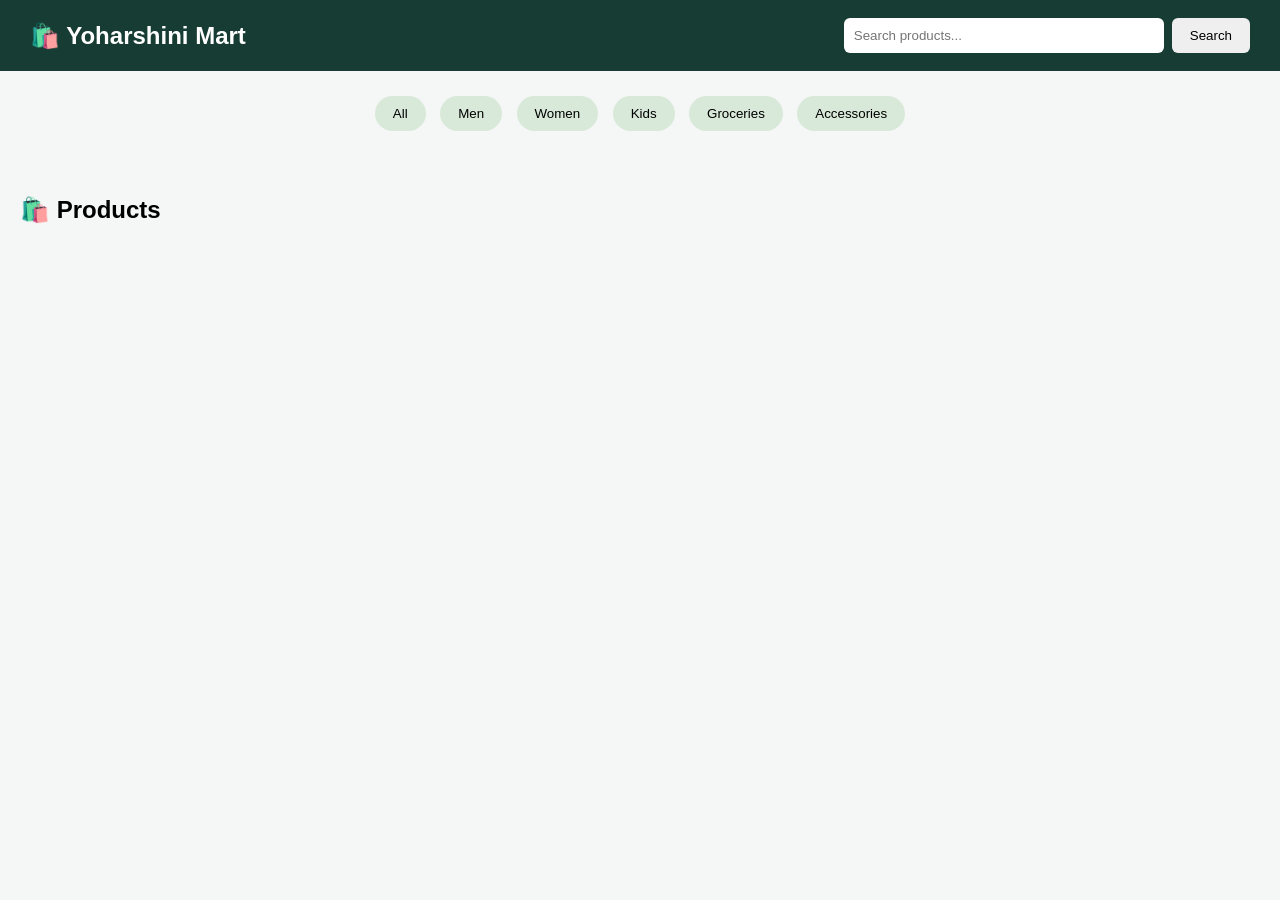
==== src/main/webapp/buyer.html @ 77b74270 "Add buyer page" ====
<!DOCTYPE html>
<html lang="en">
<head>
    <meta charset="UTF-8">
    <meta name="viewport" content="width=device-width, initial-scale=1.0">

    <title>Yoharshini Mart - Buyer</title>

    <link rel="stylesheet" href="style.css">

    <style>
        body {
            font-family: Arial, sans-serif;
            margin: 0;
            background: #f5f7f6;
        }

        .buyer-header {
            background: #173c33;
            color: white;
            padding: 18px 30px;
            display: flex;
            align-items: center;
            justify-content: space-between;
        }

        .buyer-header h2 {
            margin: 0;
        }

        .search-box {
            display: flex;
            gap: 8px;
        }

        .search-box input {
            width: 300px;
            padding: 10px;
            border-radius: 6px;
            border: none;
        }

        .search-box button {
            padding: 10px 18px;
            border: none;
            border-radius: 6px;
            cursor: pointer;
        }

        .categories {
            padding: 20px;
            text-align: center;
        }

        .categories button {
            margin: 5px;
            padding: 10px 18px;
            border: none;
            border-radius: 20px;
            cursor: pointer;
            background: #d9e9d9;
        }

        .products {
            padding: 20px;
        }

        #productList {
            display: grid;
            grid-template-columns: repeat(auto-fit, minmax(220px, 1fr));
            gap: 20px;
        }

        .product-card {
            background: white;
            padding: 18px;
            border-radius: 12px;
            box-shadow: 0 3px 10px rgba(0,0,0,0.08);
        }

        .product-card h3 {
            margin-top: 0;
        }

        .product-card button {
            background: #173c33;
            color: white;
            border: none;
            padding: 10px 15px;
            border-radius: 6px;
            cursor: pointer;
        }
    </style>
</head>

<body>

<header class="buyer-header">

    <h2>🛍️ Yoharshini Mart</h2>

    <div class="search-box">
        <input
            type="text"
            id="searchInput"
            placeholder="Search products..."
            onkeyup="searchProducts()"
        >

        <button onclick="searchProducts()">Search</button>
    </div>

</header>


<div class="categories">

    <button onclick="filterCategory('All')">All</button>
    <button onclick="filterCategory('Men')">Men</button>
    <button onclick="filterCategory('Women')">Women</button>
    <button onclick="filterCategory('Kids')">Kids</button>
    <button onclick="filterCategory('Groceries')">Groceries</button>
    <button onclick="filterCategory('Accessories')">Accessories</button>

</div>


<section class="products">

    <h2>🛍️ Products</h2>

    <div id="productList"></div>

</section>


<script>

let products = [];
let selectedCategory = "All";


function loadProducts() {

    fetch("ProductDataServlet")

        .then(function(response) {
            return response.json();
        })

        .then(function(data) {

            products = data;

            displayProducts(products);

        })

        .catch(function(error) {

            console.log("Product loading error:", error);

        });
}


function displayProducts(list) {

    let productList = document.getElementById("productList");

    productList.innerHTML = "";


    list.forEach(function(product) {

        let card = document.createElement("div");

        card.className = "product-card";

        card.innerHTML =

            "<h3>" + product.name + "</h3>" +

            "<p>Category: " + product.category + "</p>" +

            "<p>Price: ₹" + product.price + "</p>" +

            "<p>Stock: " + product.stock + "</p>" +

            "<button onclick='addToCart(" + product.id + ")'>" +
            "🛒 Add to Cart" +
            "</button>";


        productList.appendChild(card);

    });
}


function searchProducts() {

    let searchText =
        document.getElementById("searchInput").value.toLowerCase();


    let result = products.filter(function(product) {

        let name =
            String(product.name).toLowerCase();

        let category =
            String(product.category).toLowerCase();


        let matchesSearch =
            name.includes(searchText) ||
            category.includes(searchText);


        let matchesCategory =
            selectedCategory === "All" ||
            product.category === selectedCategory;


        return matchesSearch && matchesCategory;

    });


    displayProducts(result);
}


function filterCategory(category) {

    selectedCategory = category;

    searchProducts();
}


function addToCart(id) {

    let form = document.createElement("form");

    form.method = "POST";

    form.action = "CartServlet";


    let input = document.createElement("input");

    input.type = "hidden";

    input.name = "productId";

    input.value = id;


    form.appendChild(input);

    document.body.appendChild(form);

    form.submit();
}


loadProducts();

</script>

</body>
</html>
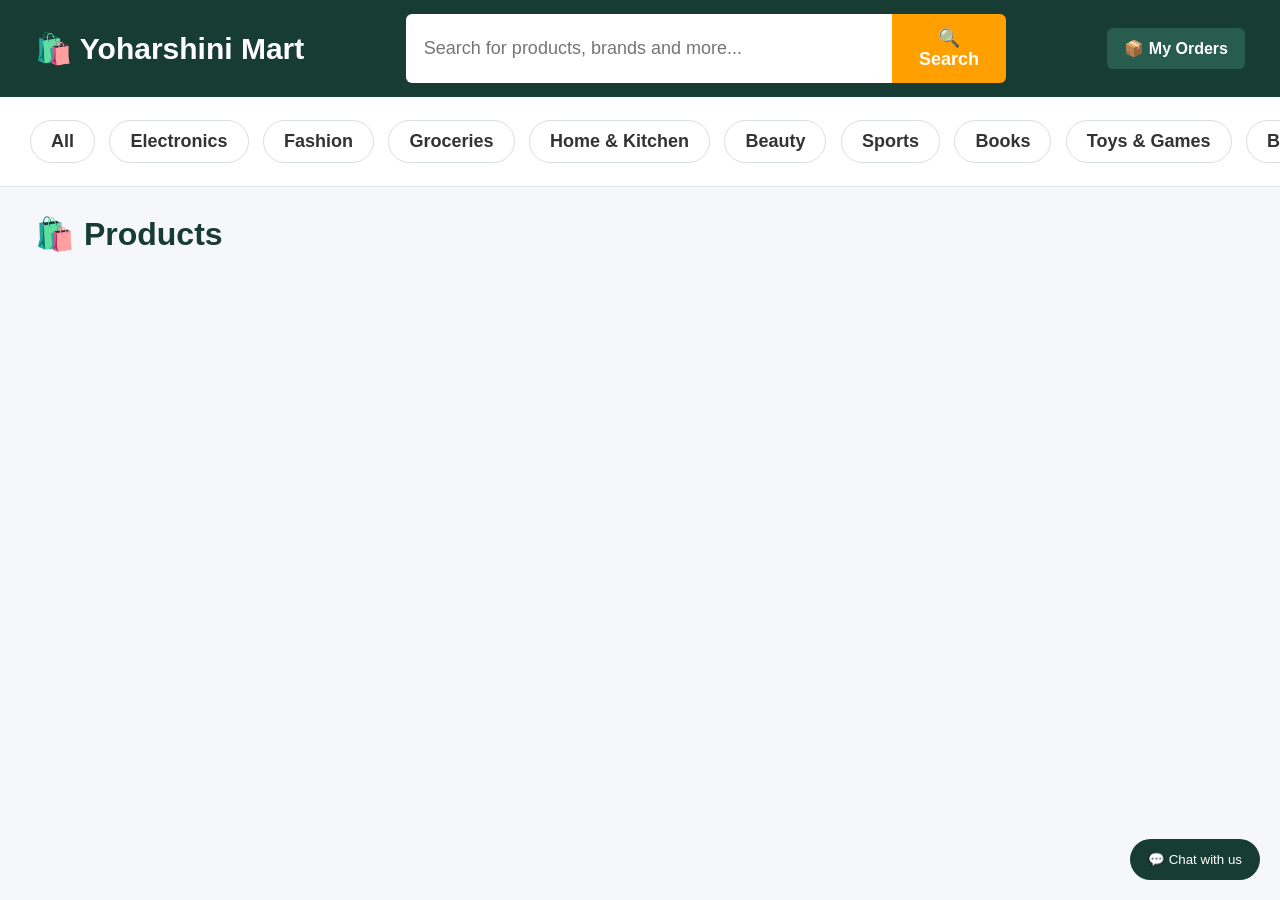
==== commit f549c25d: "Update Yoharshini Mart features" ====
--- a/src/main/webapp/buyer.html
+++ b/src/main/webapp/buyer.html
@@ -1,6 +1,7 @@
 <!DOCTYPE html>
 <html lang="en">
 <head>
+
     <meta charset="UTF-8">
     <meta name="viewport" content="width=device-width, initial-scale=1.0">
 
@@ -9,122 +10,630 @@
     <link rel="stylesheet" href="style.css">
 
     <style>
+
+        * {
+            box-sizing: border-box;
+        }
+
         body {
+            margin: 0;
             font-family: Arial, sans-serif;
-            margin: 0;
-            background: #f5f7f6;
-        }
+            background: #f5f7fa;
+            color: #212121;
+        }
+
+        /* =========================
+           HEADER
+        ========================= */
 
         .buyer-header {
             background: #173c33;
             color: white;
-            padding: 18px 30px;
+            padding: 14px 35px;
             display: flex;
             align-items: center;
-            justify-content: space-between;
+            gap: 25px;
+            min-height: 70px;
+            box-shadow: 0 2px 8px rgba(0,0,0,0.15);
         }
 
         .buyer-header h2 {
             margin: 0;
+            font-size: 24px;
+            white-space: nowrap;
         }
 
         .search-box {
+            flex: 1;
             display: flex;
-            gap: 8px;
+            max-width: 600px;
+            margin: auto;
         }
 
         .search-box input {
-            width: 300px;
-            padding: 10px;
+            width: 100%;
+            padding: 13px 18px;
+            border: none;
+            outline: none;
+            border-radius: 6px 0 0 6px;
+            font-size: 15px;
+        }
+
+        .search-box button {
+            padding: 13px 22px;
+            border: none;
+            background: #ff9f00;
+            color: white;
+            font-weight: bold;
+            border-radius: 0 6px 6px 0;
+            cursor: pointer;
+        }
+
+        .search-box button:hover {
+            background: #fb8c00;
+        }
+
+        .orders-btn {
+            color: white;
+            background: #285c4f;
+            padding: 11px 17px;
             border-radius: 6px;
-            border: none;
-        }
-
-        .search-box button {
-            padding: 10px 18px;
-            border: none;
-            border-radius: 6px;
-            cursor: pointer;
-        }
+            text-decoration: none;
+            font-weight: bold;
+            white-space: nowrap;
+        }
+
+        .orders-btn:hover {
+            background: #367463;
+        }
+
+        /* =========================
+           CATEGORY SECTION
+        ========================= */
 
         .categories {
-            padding: 20px;
+            background: white;
+            padding: 18px 25px;
+            border-bottom: 1px solid #e1e5e8;
             text-align: center;
+            overflow-x: auto;
+            white-space: nowrap;
         }
 
         .categories button {
             margin: 5px;
-            padding: 10px 18px;
-            border: none;
-            border-radius: 20px;
+            padding: 10px 20px;
+            border: 1px solid #d8dde2;
+            border-radius: 22px;
             cursor: pointer;
-            background: #d9e9d9;
-        }
+            background: white;
+            color: #333;
+            font-size: 14px;
+            font-weight: 600;
+            transition: 0.2s;
+        }
+
+        .categories button:hover {
+            background: #173c33;
+            color: white;
+            border-color: #173c33;
+        }
+
+        /* =========================
+           PRODUCTS SECTION
+        ========================= */
 
         .products {
-            padding: 20px;
+            padding: 28px 35px;
+            max-width: 1500px;
+            margin: auto;
+        }
+
+        .products > h2 {
+            font-size: 26px;
+            margin: 0 0 25px;
+            color: #173c33;
         }
 
         #productList {
             display: grid;
-            grid-template-columns: repeat(auto-fit, minmax(220px, 1fr));
-            gap: 20px;
-        }
+            grid-template-columns: repeat(4, 1fr);
+            gap: 22px;
+        }
+
+        /* =========================
+           PRODUCT CARD
+        ========================= */
 
         .product-card {
             background: white;
-            padding: 18px;
+            border: 1px solid #e2e5e8;
             border-radius: 12px;
-            box-shadow: 0 3px 10px rgba(0,0,0,0.08);
+            overflow: hidden;
+            box-shadow: 0 2px 7px rgba(0,0,0,0.07);
+            transition: all 0.25s ease;
+            position: relative;
+        }
+
+        .product-card:hover {
+            transform: translateY(-5px);
+            box-shadow: 0 8px 22px rgba(0,0,0,0.14);
+        }
+
+        /* =========================
+           PRODUCT IMAGE
+        ========================= */
+
+        .product-image-box {
+            width: 100%;
+            height: 245px;
+            background: #fafafa;
+            display: flex;
+            align-items: center;
+            justify-content: center;
+            border-bottom: 1px solid #eeeeee;
+        }
+
+        .product-card img {
+            width: 100%;
+            height: 245px;
+            object-fit: contain;
+            padding: 12px;
+            display: block;
+        }
+
+        /* =========================
+           PRODUCT INFO
+        ========================= */
+
+        .product-info {
+            padding: 17px;
         }
 
         .product-card h3 {
-            margin-top: 0;
-        }
-
-        .product-card button {
+            font-size: 18px;
+            color: #212121;
+            margin: 0 0 8px;
+            line-height: 1.35;
+            font-weight: 600;
+        }
+
+        .product-description {
+            color: #666;
+            font-size: 13px;
+            margin: 5px 0 10px;
+        }
+
+        .category-text {
+            color: #777;
+            font-size: 13px;
+            margin: 5px 0;
+        }
+
+        /* =========================
+           RATING
+        ========================= */
+
+        .rating {
+            display: flex;
+            align-items: center;
+            gap: 6px;
+            margin: 9px 0;
+        }
+
+        .stars {
+            color: #f5a623;
+            font-size: 17px;
+            letter-spacing: 1px;
+        }
+
+        .rating-number {
             background: #173c33;
             color: white;
+            font-size: 12px;
+            padding: 4px 7px;
+            border-radius: 4px;
+            font-weight: bold;
+        }
+
+        .rating-text {
+            color: #777;
+            font-size: 12px;
+        }
+
+        /* =========================
+           PRICE
+        ========================= */
+
+        .price {
+            color: #212121;
+            font-size: 23px;
+            font-weight: 700;
+            margin: 10px 0 6px;
+        }
+
+        .price-label {
+            font-size: 12px;
+            color: #777;
+            font-weight: normal;
+        }
+
+        /* =========================
+           STOCK
+        ========================= */
+
+        .stock {
+            font-size: 13px;
+            color: #188038;
+            font-weight: 600;
+            margin: 7px 0;
+        }
+
+        /* =========================
+           ADD TO CART
+        ========================= */
+
+        .product-card button {
+            width: 100%;
+            background: #ff9f00;
+            color: white;
             border: none;
-            padding: 10px 15px;
-            border-radius: 6px;
+            padding: 12px;
+            border-radius: 7px;
             cursor: pointer;
-        }
+            font-size: 15px;
+            font-weight: bold;
+            margin-top: 10px;
+            transition: 0.2s;
+        }
+
+        .product-card button:hover {
+            background: #fb8c00;
+        }
+
+        /* =========================
+           EMPTY PRODUCTS
+        ========================= */
+
+        .empty-products {
+            grid-column: 1 / -1;
+            background: white;
+            padding: 50px;
+            text-align: center;
+            border-radius: 12px;
+            color: #777;
+        }
+
+        /* =========================
+           RESPONSIVE
+        ========================= */
+
+        @media (max-width: 1200px) {
+
+            #productList {
+                grid-template-columns: repeat(3, 1fr);
+            }
+        }
+
+        @media (max-width: 850px) {
+
+            .buyer-header {
+                flex-wrap: wrap;
+                padding: 15px;
+            }
+
+            .buyer-header h2 {
+                width: 100%;
+            }
+
+            .search-box {
+                order: 3;
+                width: 100%;
+                max-width: none;
+            }
+
+            #productList {
+                grid-template-columns: repeat(2, 1fr);
+            }
+
+            .products {
+                padding: 20px;
+            }
+        }
+
+        @media (max-width: 550px) {
+
+            #productList {
+                grid-template-columns: 1fr;
+            }
+
+            .categories {
+                text-align: left;
+            }
+
+            .product-image-box,
+            .product-card img {
+                height: 280px;
+            }
+        }
+        /* Buyer Page Font Sizes */
+
+/* Website heading */
+.buyer-header h2 {
+    font-size: 26px;
+}
+
+/* Category buttons */
+.categories button {
+    font-size: 15px;
+}
+
+/* Products heading */
+.products > h2 {
+    font-size: 28px;
+}
+
+/* Product name */
+.product-card h3 {
+    font-size: 20px;
+}
+
+/* Category and stock details */
+.category-text,
+.stock {
+    font-size: 14px;
+}
+
+/* Product price */
+.price {
+    font-size: 24px;
+}
+
+/* Star rating */
+.stars {
+    font-size: 19px;
+}
+
+/* Add to Cart button */
+.product-card button {
+    font-size: 16px;
+}
+
+/* Search box */
+.search-box input {
+    font-size: 16px;
+}
+/* FORCE BUYER PAGE FONT SIZES */
+
+.buyer-header h2 {
+    font-size: 30px !important;
+}
+
+.categories button {
+    font-size: 18px !important;
+}
+
+.products > h2 {
+    font-size: 32px !important;
+}
+
+.product-card h3 {
+    font-size: 24px !important;
+}
+
+.product-card .category-text,
+.product-card .stock {
+    font-size: 17px !important;
+}
+
+.product-card .price {
+    font-size: 28px !important;
+}
+
+.product-card .stars {
+    font-size: 22px !important;
+}
+
+.product-card button {
+    font-size: 19px !important;
+}
+
+.search-box input,
+.search-box button {
+    font-size: 18px !important;
+}
+/* ===== CLEAR AND BIGGER PRODUCT DETAILS ===== */
+
+/* Product name */
+.product-card h3 {
+    font-size: 25px !important;
+    font-weight: 700 !important;
+    line-height: 1.5 !important;
+    margin-bottom: 14px !important;
+}
+
+/* Category and subcategory */
+.product-card .category-text {
+    font-size: 18px !important;
+    font-weight: 500 !important;
+    line-height: 1.6 !important;
+    color: #444 !important;
+}
+
+/* Star rating */
+.product-card .rating {
+    display: flex;
+    align-items: center;
+    flex-wrap: wrap;
+    gap: 8px;
+    margin: 14px 0 !important;
+}
+
+.product-card .stars {
+    font-size: 25px !important;
+    letter-spacing: 2px !important;
+}
+
+.product-card .rating-number {
+    font-size: 16px !important;
+    padding: 6px 9px !important;
+}
+
+.product-card .rating-text {
+    font-size: 16px !important;
+    color: #555 !important;
+}
+
+/* Product price */
+.product-card .price {
+    font-size: 29px !important;
+    font-weight: 700 !important;
+    margin: 14px 0 8px !important;
+}
+
+/* Inclusive of all taxes */
+.product-card .price-label {
+    font-size: 16px !important;
+    color: #555 !important;
+    margin-bottom: 12px !important;
+}
+
+/* Available stock */
+.product-card .stock {
+    font-size: 18px !important;
+    font-weight: 600 !important;
+    line-height: 1.6 !important;
+    margin: 12px 0 !important;
+}
+
+/* Add to Cart button */
+.product-card button {
+    font-size: 19px !important;
+    font-weight: 700 !important;
+    padding: 15px !important;
+}
+
     </style>
+
 </head>
 
 <body>
 
+
+<!-- =========================
+     HEADER
+========================= -->
+
 <header class="buyer-header">
 
     <h2>🛍️ Yoharshini Mart</h2>
 
     <div class="search-box">
+
         <input
             type="text"
             id="searchInput"
-            placeholder="Search products..."
+            placeholder="Search for products, brands and more..."
             onkeyup="searchProducts()"
         >
 
-        <button onclick="searchProducts()">Search</button>
+        <button onclick="searchProducts()">
+            🔍 Search
+        </button>
+
     </div>
 
+    <a
+        href="BuyerOrderHistoryServlet"
+        class="orders-btn"
+    >
+        📦 My Orders
+    </a>
+
 </header>
 
 
+<!-- =========================
+     CATEGORY FILTERS
+========================= -->
+
 <div class="categories">
 
-    <button onclick="filterCategory('All')">All</button>
-    <button onclick="filterCategory('Men')">Men</button>
-    <button onclick="filterCategory('Women')">Women</button>
-    <button onclick="filterCategory('Kids')">Kids</button>
-    <button onclick="filterCategory('Groceries')">Groceries</button>
-    <button onclick="filterCategory('Accessories')">Accessories</button>
+    <button onclick="filterCategory('All')">
+        All
+    </button>
+
+    <button onclick="filterCategory('Electronics')">
+        Electronics
+    </button>
+
+    <button onclick="filterCategory('Fashion')">
+        Fashion
+    </button>
+
+    <button onclick="filterCategory('Groceries')">
+        Groceries
+    </button>
+
+    <button onclick="filterCategory('Home & Kitchen')">
+        Home & Kitchen
+    </button>
+
+    <button onclick="filterCategory('Beauty & Personal Care')">
+        Beauty
+    </button>
+
+    <button onclick="filterCategory('Sports & Fitness')">
+        Sports
+    </button>
+
+    <button onclick="filterCategory('Books')">
+        Books
+    </button>
+
+    <button onclick="filterCategory('Toys & Games')">
+        Toys & Games
+    </button>
+
+    <button onclick="filterCategory('Baby Products')">
+        Baby Products
+    </button>
+
+    <button onclick="filterCategory('Automotive')">
+        Automotive
+    </button>
+
+    <button onclick="filterCategory('Footwear')">
+        Footwear
+    </button>
+
+    <button onclick="filterCategory('Jewellery & Accessories')">
+        Jewellery
+    </button>
+
+    <button onclick="filterCategory('Pet Supplies')">
+        Pet Supplies
+    </button>
+
+    <button onclick="filterCategory('Men')">
+        Men
+    </button>
+
+    <button onclick="filterCategory('Women')">
+        Women
+    </button>
+
+    <button onclick="filterCategory('Kids')">
+        Kids
+    </button>
 
 </div>
 
 
+<!-- =========================
+     PRODUCTS
+========================= -->
+
 <section class="products">
 
     <h2>🛍️ Products</h2>
@@ -137,15 +646,71 @@
 <script>
 
 let products = [];
+
+let productRatings = {};
+
 let selectedCategory = "All";
-
+function loadProductRatings() {
+
+    fetch("ProductRatingServlet")
+        .then(function(response) {
+
+            if (!response.ok) {
+                throw new Error("Unable to load ratings");
+            }
+
+            return response.json();
+
+        })
+        .then(function(data) {
+
+            productRatings = data;
+
+            displayProducts(
+                products.filter(function(product) {
+
+                    let searchText =
+                        document.getElementById("searchInput")
+                            .value.toLowerCase();
+
+                    let matchesSearch =
+                        String(product.name).toLowerCase()
+                            .includes(searchText) ||
+                        String(product.category).toLowerCase()
+                            .includes(searchText) ||
+                        String(product.subCategory).toLowerCase()
+                            .includes(searchText);
+
+                    let matchesCategory =
+                        selectedCategory === "All" ||
+                        product.category === selectedCategory;
+
+                    return matchesSearch && matchesCategory;
+
+                })
+            );
+
+        })
+        .catch(function(error) {
+
+            console.error("Rating loading error:", error);
+
+        });
+}
+
+
+/* =========================
+   LOAD PRODUCTS
+========================= */
 
 function loadProducts() {
 
     fetch("ProductDataServlet")
 
         .then(function(response) {
+
             return response.json();
+
         })
 
         .then(function(data) {
@@ -158,117 +723,493 @@
 
         .catch(function(error) {
 
-            console.log("Product loading error:", error);
+            console.log(
+                "Product loading error:",
+                error
+            );
 
         });
-}
-
+
+}
+
+
+/* =========================
+   DISPLAY PRODUCTS
+========================= */
 
 function displayProducts(list) {
 
-    let productList = document.getElementById("productList");
+    let productList =
+        document.getElementById("productList");
 
     productList.innerHTML = "";
 
 
+    if (list.length === 0) {
+
+        productList.innerHTML =
+
+            "<div class='empty-products'>" +
+
+            "<h2>😔 No Products Found</h2>" +
+
+            "<p>Try another search or category.</p>" +
+
+            "</div>";
+
+        return;
+    }
+
+
     list.forEach(function(product) {
 
-        let card = document.createElement("div");
+        let card =
+            document.createElement("div");
 
         card.className = "product-card";
 
+
+        let imageHTML = "";
+
+        if (product.imageUrl) {
+
+            imageHTML =
+
+                "<div class='product-image-box'>" +
+
+                "<a href='ProductDetailsServlet?id=" + product.id +
+"' style='display:block;width:100%;height:100%;'>" +
+
+"<img src='" +
+product.imageUrl +
+"' alt='" +
+product.name +
+"'>" +
+
+"</a>" +
+
+                "</div>";
+
+        } else {
+
+            imageHTML =
+
+                "<div class='product-image-box'>" +
+
+                "<div style='font-size:60px;'>📦</div>" +
+
+                "</div>";
+        }
+
+
         card.innerHTML =
 
-            "<h3>" + product.name + "</h3>" +
-
-            "<p>Category: " + product.category + "</p>" +
-
-            "<p>Price: ₹" + product.price + "</p>" +
-
-            "<p>Stock: " + product.stock + "</p>" +
-
-            "<button onclick='addToCart(" + product.id + ")'>" +
+            imageHTML +
+
+
+            "<div class='product-info'>" +
+
+
+            
+            "<h3>" +
+"<a href='ProductDetailsServlet?id=" + product.id +
+"' style='color:inherit;text-decoration:none;'>" +
+product.name +
+"</a></h3>" +
+
+            "<p class='category-text'>" +
+            "📂 " +
+            product.category +
+            " • " +
+            product.subCategory +
+            "</p>" +
+
+
+            /*
+             * Rating display.
+             * This is visual until real review
+             * data is connected to the product.
+             */
+
+            "<div class='rating'>" +
+
+"<span class='stars'>" +
+(
+    productRatings[product.id]
+        ? "★".repeat(Math.round(productRatings[product.id].averageRating)) +
+          "☆".repeat(5 - Math.round(productRatings[product.id].averageRating))
+        : "☆☆☆☆☆"
+) +
+"</span>" +
+
+"<span class='rating-number'>" +
+(
+    productRatings[product.id]
+        ? productRatings[product.id].averageRating + " ★"
+        : "No ratings"
+) +
+"</span>" +
+
+"<span class='rating-text'>" +
+(
+    productRatings[product.id]
+        ? "(" + productRatings[product.id].totalReviews + " reviews)"
+        : "(0 reviews)"
+) +
+"</span>" +
+
+"</div>" +
+
+
+            "<div class='price'>" +
+
+            "₹" +
+            Number(product.price)
+                .toLocaleString("en-IN") +
+
+            "</div>" +
+
+
+            "<div class='price-label'>" +
+            "Inclusive of all taxes" +
+            "</div>" +
+
+
+            "<p class='stock'>" +
+            "✓ Available Stock: " +
+            product.stock +
+            "</p>" +
+
+
+            "<button onclick='addToCart(" +
+            product.id +
+            ")'>" +
+
             "🛒 Add to Cart" +
-            "</button>";
+
+            "</button>" +
+
+
+            "</div>";
 
 
         productList.appendChild(card);
 
     });
-}
-
+
+}
+
+
+/* =========================
+   SEARCH PRODUCTS
+========================= */
 
 function searchProducts() {
 
     let searchText =
-        document.getElementById("searchInput").value.toLowerCase();
-
-
-    let result = products.filter(function(product) {
-
-        let name =
-            String(product.name).toLowerCase();
-
-        let category =
-            String(product.category).toLowerCase();
-
-
-        let matchesSearch =
-            name.includes(searchText) ||
-            category.includes(searchText);
-
-
-        let matchesCategory =
-            selectedCategory === "All" ||
-            product.category === selectedCategory;
-
-
-        return matchesSearch && matchesCategory;
+        document
+        .getElementById("searchInput")
+        .value
+        .toLowerCase();
+
+
+    let result =
+        products.filter(function(product) {
+
+
+            let name =
+                String(product.name)
+                .toLowerCase();
+
+
+            let category =
+                String(product.category)
+                .toLowerCase();
+
+
+            let subCategory =
+                String(product.subCategory)
+                .toLowerCase();
+
+
+            let matchesSearch =
+
+                name.includes(searchText) ||
+
+                category.includes(searchText) ||
+
+                subCategory.includes(searchText);
+
+
+            let matchesCategory =
+
+                selectedCategory === "All" ||
+
+                product.category === selectedCategory;
+
+
+            return (
+                matchesSearch &&
+                matchesCategory
+            );
+
+        });
+
+
+    displayProducts(result);
+
+}
+
+
+/* =========================
+   CATEGORY FILTER
+========================= */
+
+function filterCategory(category) {
+
+    selectedCategory = category;
+
+    searchProducts();
+
+}
+
+
+/* =========================
+   ADD TO CART
+========================= */
+
+function addToCart(Id) {
+
+    const formData =
+        new URLSearchParams();
+
+    formData.append(
+        "productId",
+        Id
+    );
+
+
+    fetch("CartServlet", {
+
+        method: "POST",
+
+        headers: {
+
+            "Content-Type":
+                "application/x-www-form-urlencoded"
+
+        },
+
+        body:
+            formData.toString()
+
+    })
+
+    .then(function(response) {
+
+        return response.text();
+
+    })
+
+    .then(function(result) {
+
+        window.location.href =
+            "CartViewServlet";
+
+    })
+
+    .catch(function(error) {
+
+        console.error(
+            "Add to Cart Error:",
+            error
+        );
+
+        alert(
+            "Unable to add product to cart."
+        );
 
     });
 
-
-    displayProducts(result);
-}
-
-
-function filterCategory(category) {
-
-    selectedCategory = category;
-
-    searchProducts();
-}
-
-
-function addToCart(id) {
-
-    let form = document.createElement("form");
-
-    form.method = "POST";
-
-    form.action = "CartServlet";
-
-
-    let input = document.createElement("input");
-
-    input.type = "hidden";
-
-    input.name = "productId";
-
-    input.value = id;
-
-
-    form.appendChild(input);
-
-    document.body.appendChild(form);
-
-    form.submit();
-}
-
+}
+
+
+/* =========================
+   START
+========================= */
 
 loadProducts();
+loadProductRatings();
 
 </script>
+<!-- Basic Chatbot -->
+<div id="chatbot">
+    <button id="chatToggle" onclick="toggleChat()">💬 Chat with us</button>
+
+    <div id="chatWindow" style="display:none;">
+        <div class="chat-header">
+            Yoharshini Mart Assistant
+            <button onclick="toggleChat()">✖</button>
+        </div>
+
+        <div id="chatMessages">
+            <p class="bot">
+                Hello! Welcome to Yoharshini Mart.
+                How can I help you?
+            </p>
+        </div>
+
+        <div class="chat-input">
+            <input type="text" id="userMessage"
+                   placeholder="Type your message..."
+                   onkeydown="if(event.key==='Enter') sendMessage()">
+            <button onclick="sendMessage()">Send</button>
+        </div>
+    </div>
+</div>
+
+<style>
+#chatbot {
+    position: fixed;
+    right: 20px;
+    bottom: 20px;
+    z-index: 9999;
+    font-family: Arial, sans-serif;
+}
+
+#chatToggle {
+    background: #173c33;
+    color: white;
+    border: none;
+    border-radius: 25px;
+    padding: 13px 18px;
+    cursor: pointer;
+}
+
+#chatWindow {
+    width: 300px;
+    height: 380px;
+    background: white;
+    border: 1px solid #ccc;
+    border-radius: 12px;
+    overflow: hidden;
+    box-shadow: 0 4px 15px #0002;
+    margin-bottom: 10px;
+}
+
+.chat-header {
+    background: #173c33;
+    color: white;
+    padding: 14px;
+    display: flex;
+    justify-content: space-between;
+}
+
+.chat-header button {
+    background: transparent;
+    color: white;
+    border: none;
+    cursor: pointer;
+}
+
+#chatMessages {
+    height: 265px;
+    padding: 10px;
+    overflow-y: auto;
+}
+
+.bot, .user {
+    padding: 9px;
+    border-radius: 10px;
+    max-width: 85%;
+    overflow-wrap: anywhere;
+}
+
+.bot {
+    background: #edf4ef;
+}
+
+.user {
+    background: #d8eadf;
+    margin-left: auto;
+}
+
+.chat-input {
+    display: flex;
+    padding: 8px;
+    gap: 5px;
+}
+
+.chat-input input {
+    width: 70%;
+    min-width: 0;
+    padding: 8px;
+}
+
+.chat-input button {
+    background: #173c33;
+    color: white;
+    border: none;
+    padding: 8px;
+    cursor: pointer;
+}
+</style>
+
+<script>
+function toggleChat() {
+    const chat = document.getElementById("chatWindow");
+
+    chat.style.display =
+        chat.style.display === "none" ? "block" : "none";
+}
+
+function sendMessage() {
+    const input = document.getElementById("userMessage");
+    const message = input.value.trim();
+
+    if (message === "") return;
+
+    const messages = document.getElementById("chatMessages");
+
+    const userText = document.createElement("p");
+    userText.className = "user";
+    userText.textContent = message;
+    messages.appendChild(userText);
+
+    const text = message.toLowerCase();
+    let reply = "";
+
+    if (text.includes("hello") || text.includes("hi")) {
+        reply = "Hello! How can I help you today?";
+    } else if (text.includes("product") || text.includes("search")) {
+        reply = "You can browse products and use the search bar to find items.";
+    } else if (text.includes("cart")) {
+        reply = "Open your shopping cart to view items and update quantities.";
+    } else if (text.includes("order") || text.includes("track")) {
+        reply = "Open My Orders to check your order history and current status.";
+    } else if (text.includes("return") || text.includes("cancel")) {
+        reply = "Please check your order details or contact the seller for assistance.";
+    } else if (text.includes("payment")) {
+        reply = "Follow the checkout instructions shown on the website.";
+    } else if (text.includes("thank")) {
+        reply = "You're welcome! Thank you for shopping with us.";
+    } else if (text.includes("help")) {
+        reply = "I can help with products, cart, orders, tracking and checkout.";
+    } else {
+        reply = "Sorry, I don't understand that yet. Try asking about products, cart, orders or checkout.";
+    }
+
+    const botText = document.createElement("p");
+    botText.className = "bot";
+    botText.textContent = reply;
+    messages.appendChild(botText);
+
+    input.value = "";
+    messages.scrollTop = messages.scrollHeight;
+}
+</script>
+
+
 
 </body>
 </html>
--- a/src/main/webapp/style.css
+++ b/src/main/webapp/style.css
@@ -0,0 +1,15 @@
+function login() {
+
+    let email = document.getElementById("email").value;
+    let password = document.getElementById("password").value;
+
+    if (email == "admin@gmail.com" && password == "12345") {
+
+        window.location.href = "home.html";
+
+    } else {
+
+        document.getElementById("message").innerHTML =
+            "❌ Invalid Email or Password";
+    }
+} 
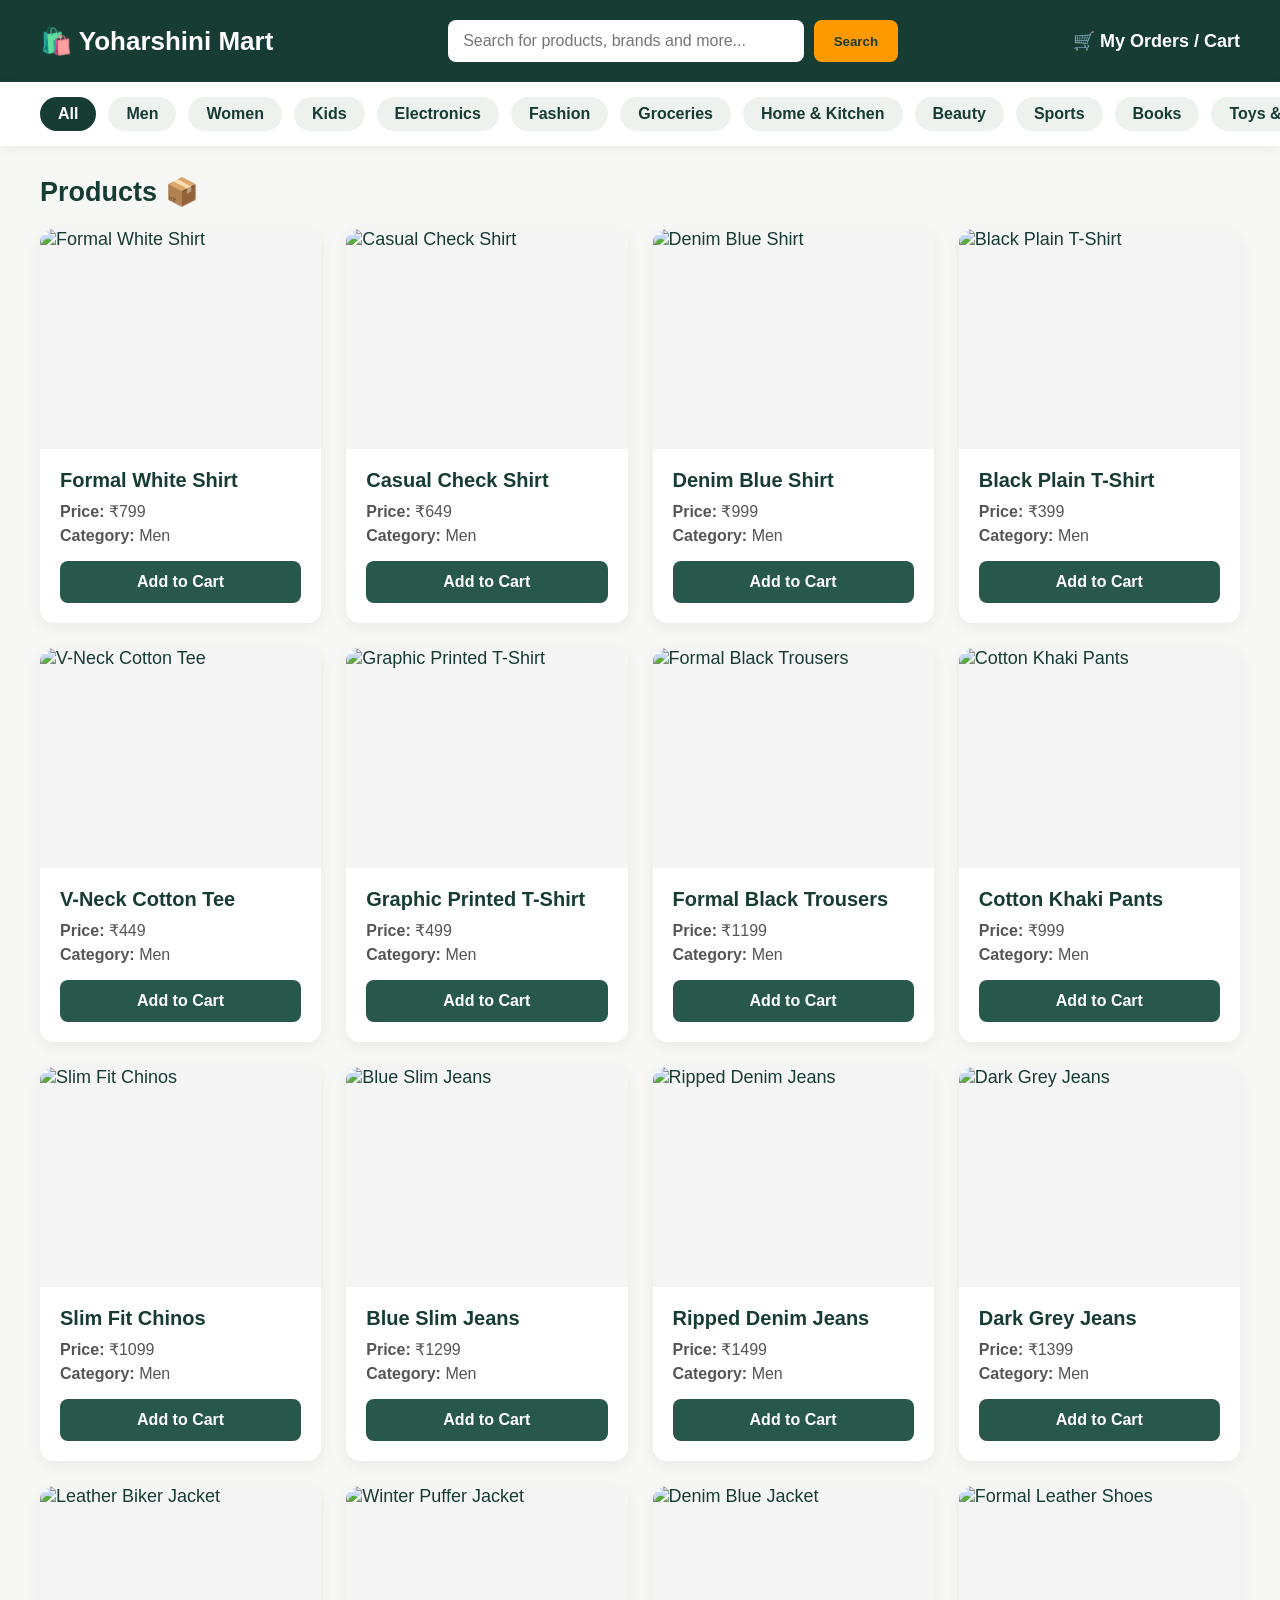
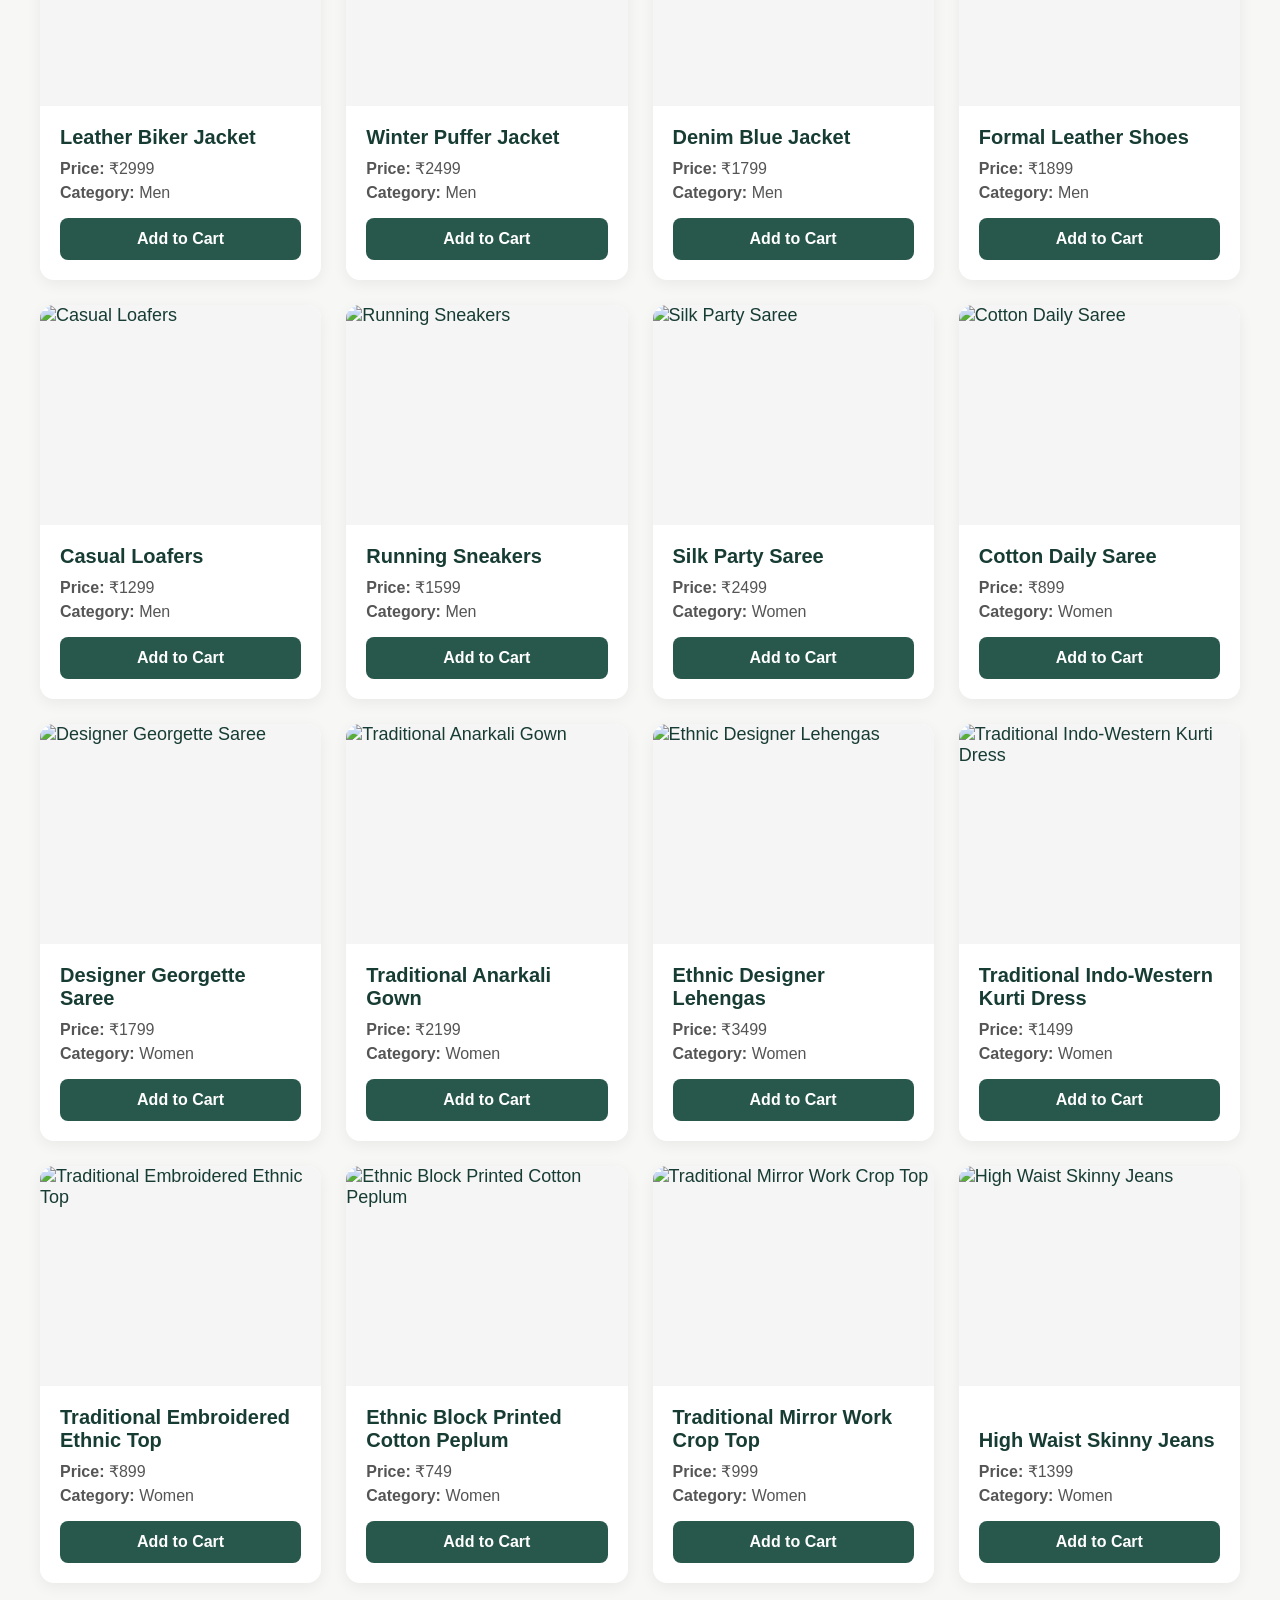
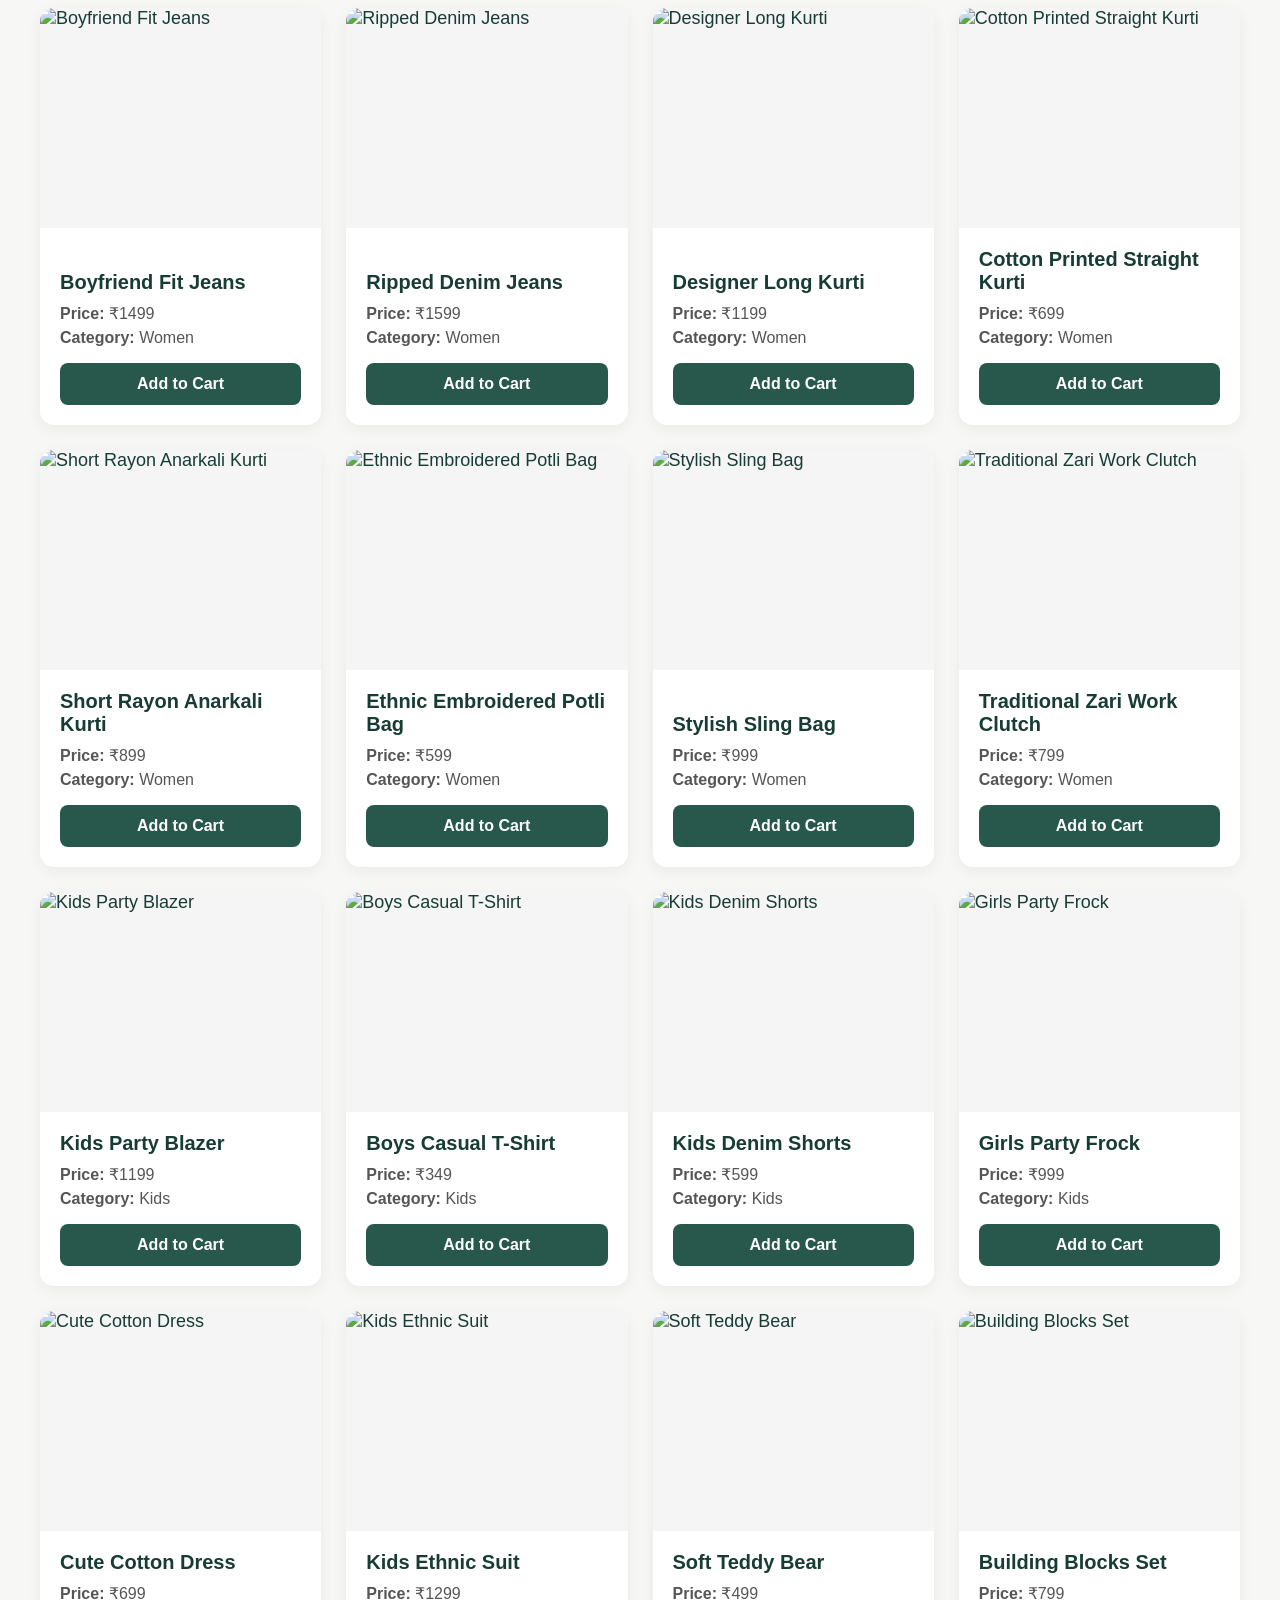
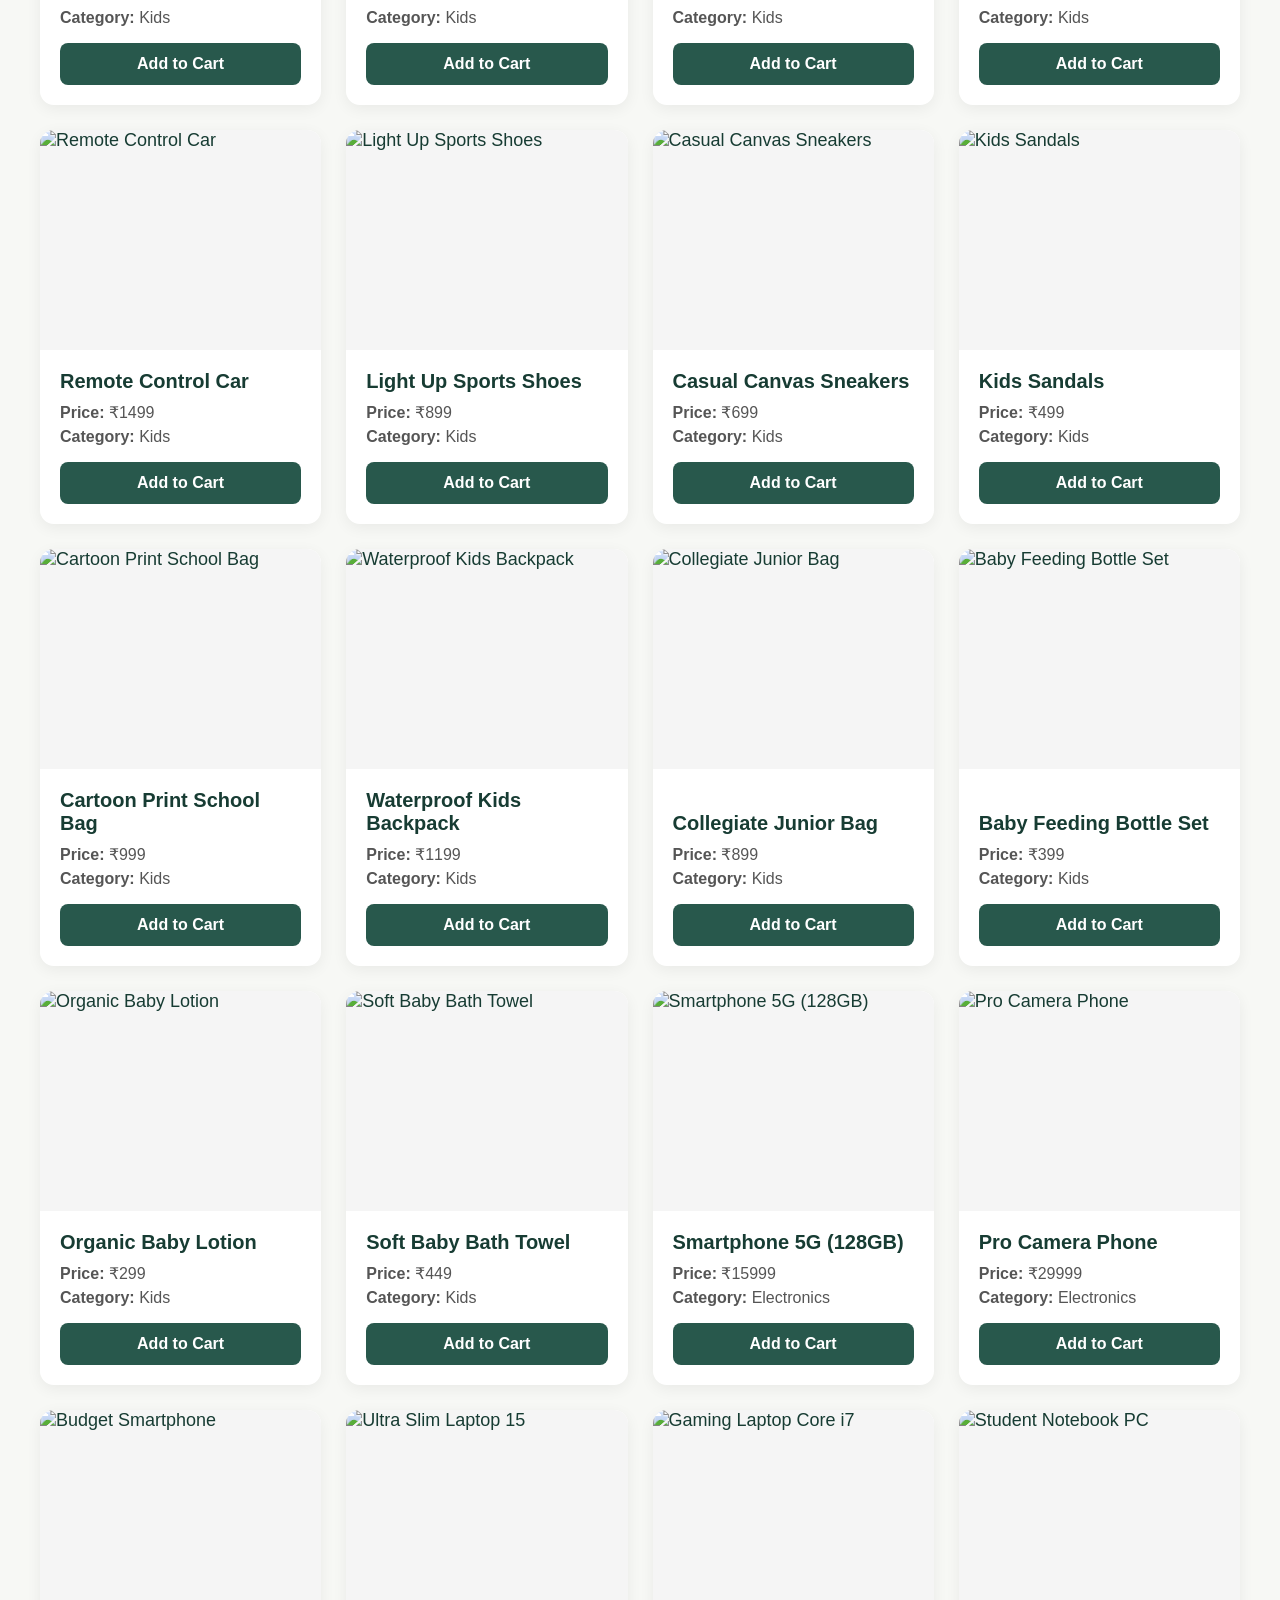
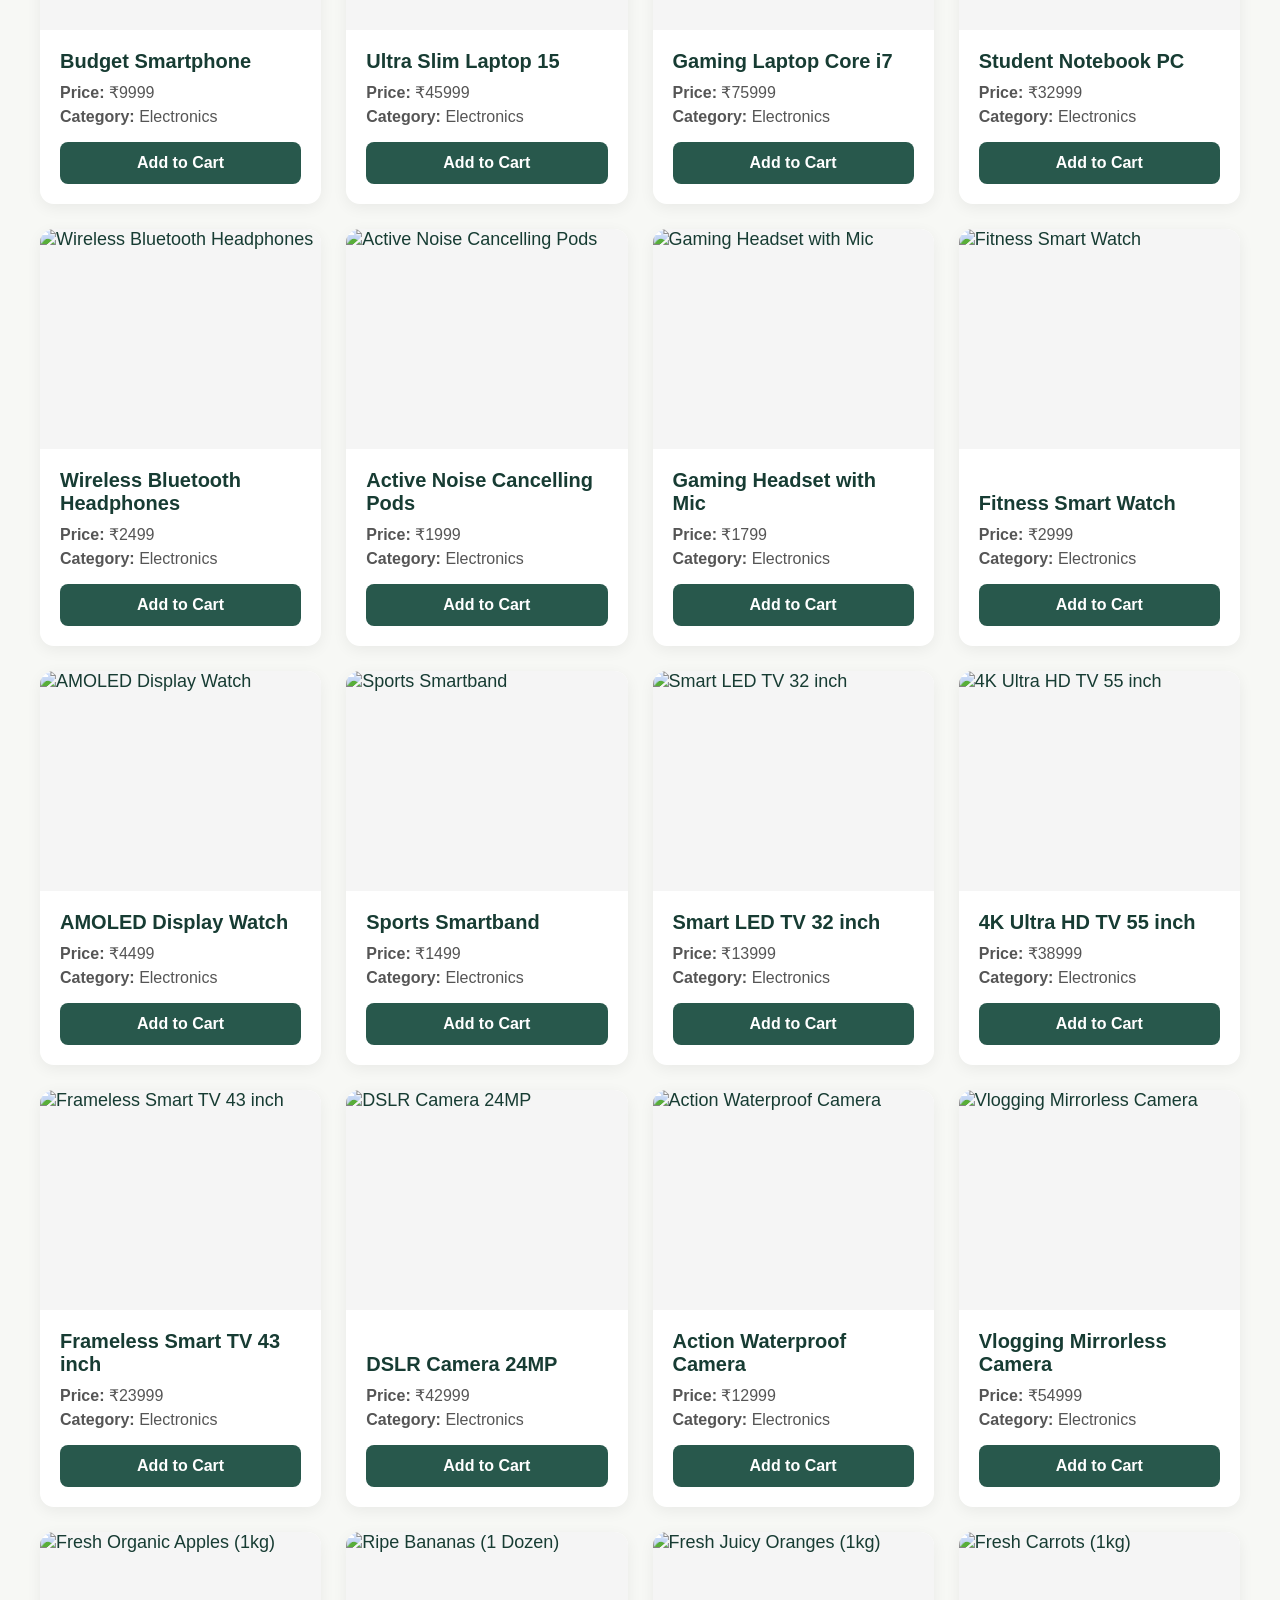
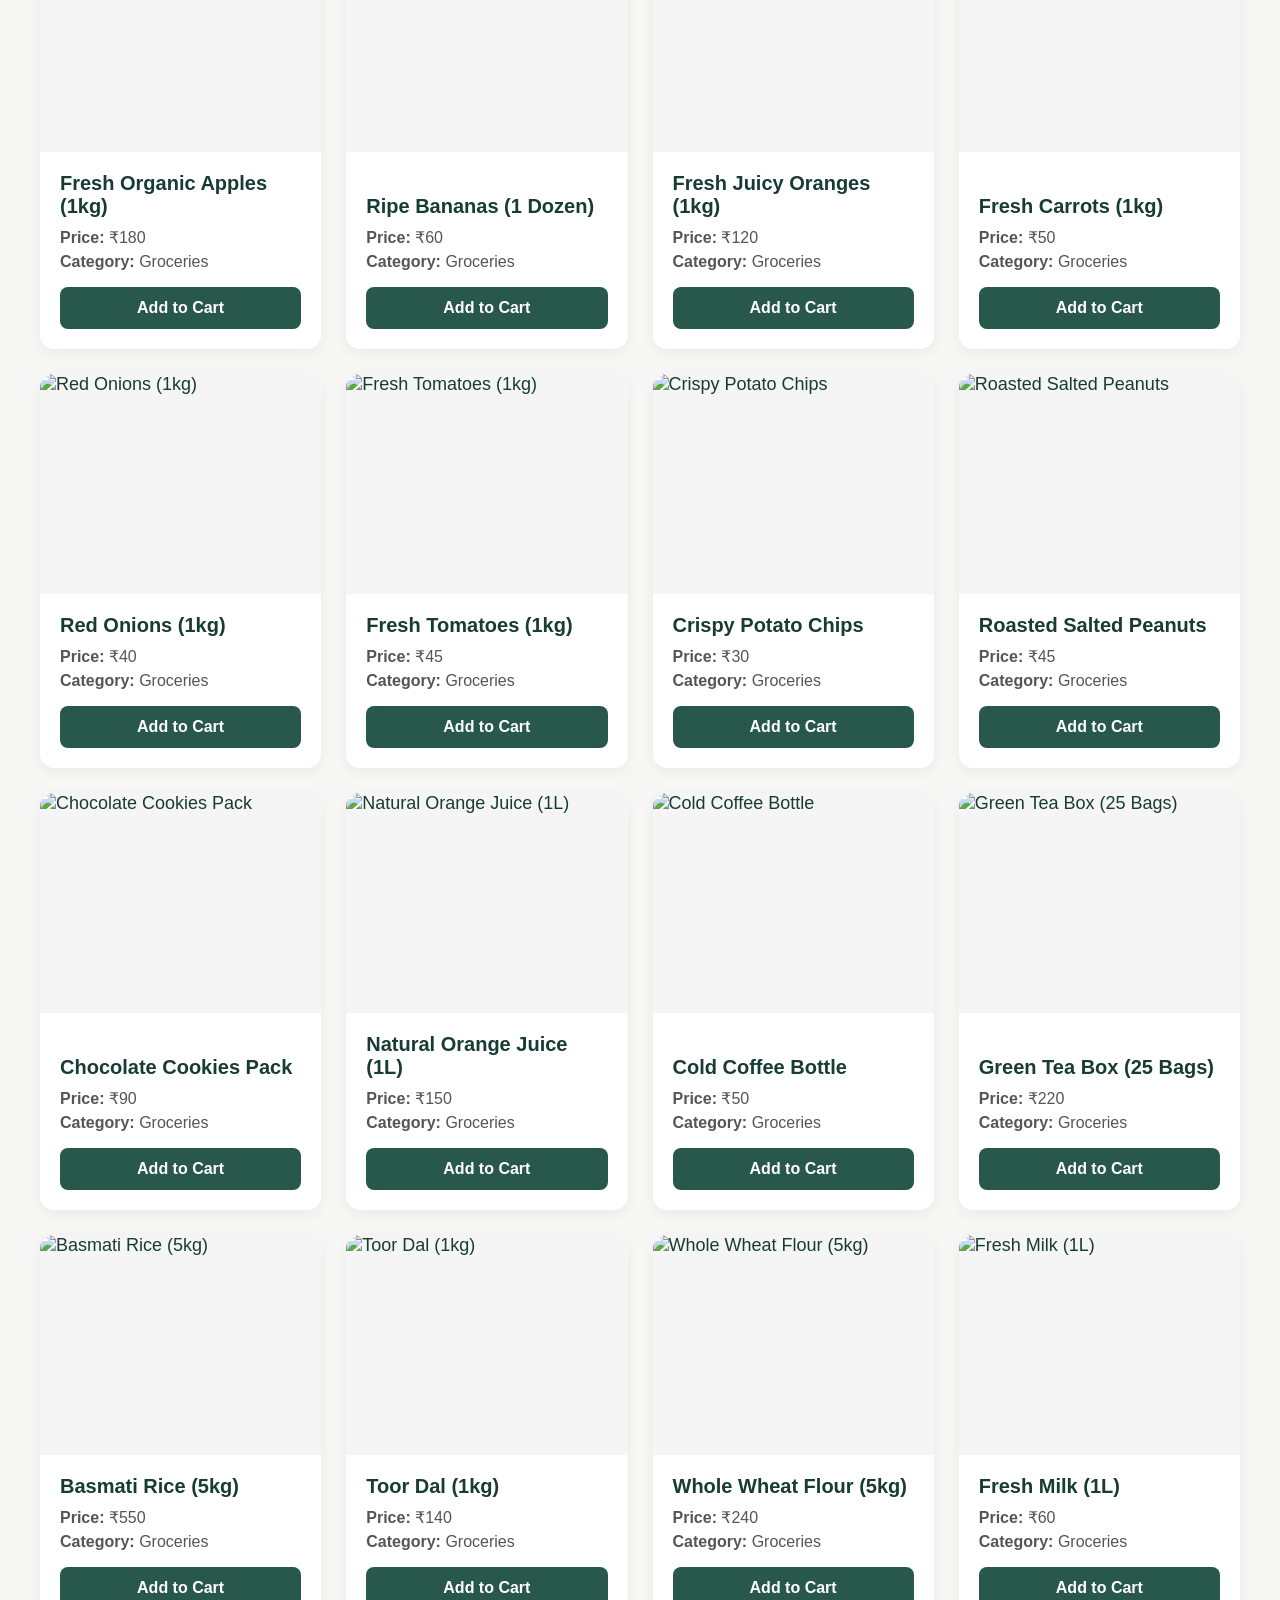
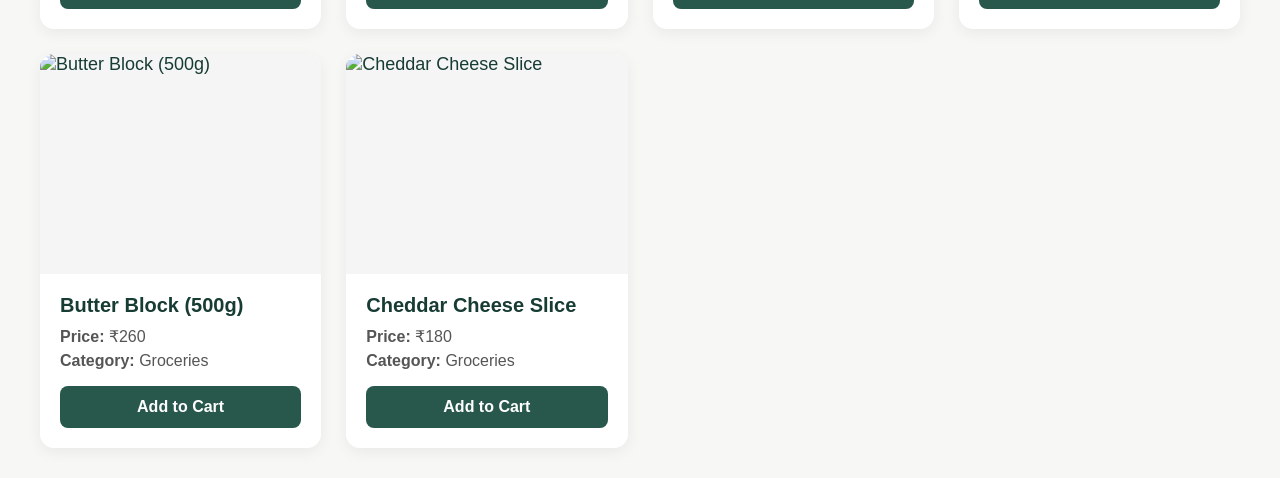
==== commit 22d37a8d: "Update buyer.html to display all preloaded and database products correctly" ====
--- a/src/main/webapp/buyer.html
+++ b/src/main/webapp/buyer.html
@@ -1,1215 +1,323 @@
 <!DOCTYPE html>
 <html lang="en">
 <head>
-
-    <meta charset="UTF-8">
-    <meta name="viewport" content="width=device-width, initial-scale=1.0">
-
-    <title>Yoharshini Mart - Buyer</title>
-
-    <link rel="stylesheet" href="style.css">
-
-    <style>
-
-        * {
-            box-sizing: border-box;
-        }
-
-        body {
-            margin: 0;
-            font-family: Arial, sans-serif;
-            background: #f5f7fa;
-            color: #212121;
-        }
-
-        /* =========================
-           HEADER
-        ========================= */
-
-        .buyer-header {
-            background: #173c33;
-            color: white;
-            padding: 14px 35px;
-            display: flex;
-            align-items: center;
-            gap: 25px;
-            min-height: 70px;
-            box-shadow: 0 2px 8px rgba(0,0,0,0.15);
-        }
-
-        .buyer-header h2 {
-            margin: 0;
-            font-size: 24px;
-            white-space: nowrap;
-        }
-
-        .search-box {
-            flex: 1;
-            display: flex;
-            max-width: 600px;
-            margin: auto;
-        }
-
-        .search-box input {
-            width: 100%;
-            padding: 13px 18px;
-            border: none;
-            outline: none;
-            border-radius: 6px 0 0 6px;
-            font-size: 15px;
-        }
-
-        .search-box button {
-            padding: 13px 22px;
-            border: none;
-            background: #ff9f00;
-            color: white;
-            font-weight: bold;
-            border-radius: 0 6px 6px 0;
-            cursor: pointer;
-        }
-
-        .search-box button:hover {
-            background: #fb8c00;
-        }
-
-        .orders-btn {
-            color: white;
-            background: #285c4f;
-            padding: 11px 17px;
-            border-radius: 6px;
-            text-decoration: none;
-            font-weight: bold;
-            white-space: nowrap;
-        }
-
-        .orders-btn:hover {
-            background: #367463;
-        }
-
-        /* =========================
-           CATEGORY SECTION
-        ========================= */
-
-        .categories {
-            background: white;
-            padding: 18px 25px;
-            border-bottom: 1px solid #e1e5e8;
-            text-align: center;
-            overflow-x: auto;
-            white-space: nowrap;
-        }
-
-        .categories button {
-            margin: 5px;
-            padding: 10px 20px;
-            border: 1px solid #d8dde2;
-            border-radius: 22px;
-            cursor: pointer;
-            background: white;
-            color: #333;
-            font-size: 14px;
-            font-weight: 600;
-            transition: 0.2s;
-        }
-
-        .categories button:hover {
-            background: #173c33;
-            color: white;
-            border-color: #173c33;
-        }
-
-        /* =========================
-           PRODUCTS SECTION
-        ========================= */
-
-        .products {
-            padding: 28px 35px;
-            max-width: 1500px;
-            margin: auto;
-        }
-
-        .products > h2 {
-            font-size: 26px;
-            margin: 0 0 25px;
-            color: #173c33;
-        }
-
-        #productList {
-            display: grid;
-            grid-template-columns: repeat(4, 1fr);
-            gap: 22px;
-        }
-
-        /* =========================
-           PRODUCT CARD
-        ========================= */
-
-        .product-card {
-            background: white;
-            border: 1px solid #e2e5e8;
-            border-radius: 12px;
-            overflow: hidden;
-            box-shadow: 0 2px 7px rgba(0,0,0,0.07);
-            transition: all 0.25s ease;
-            position: relative;
-        }
-
-        .product-card:hover {
-            transform: translateY(-5px);
-            box-shadow: 0 8px 22px rgba(0,0,0,0.14);
-        }
-
-        /* =========================
-           PRODUCT IMAGE
-        ========================= */
-
-        .product-image-box {
-            width: 100%;
-            height: 245px;
-            background: #fafafa;
-            display: flex;
-            align-items: center;
-            justify-content: center;
-            border-bottom: 1px solid #eeeeee;
-        }
-
-        .product-card img {
-            width: 100%;
-            height: 245px;
-            object-fit: contain;
-            padding: 12px;
-            display: block;
-        }
-
-        /* =========================
-           PRODUCT INFO
-        ========================= */
-
-        .product-info {
-            padding: 17px;
-        }
-
-        .product-card h3 {
-            font-size: 18px;
-            color: #212121;
-            margin: 0 0 8px;
-            line-height: 1.35;
-            font-weight: 600;
-        }
-
-        .product-description {
-            color: #666;
-            font-size: 13px;
-            margin: 5px 0 10px;
-        }
-
-        .category-text {
-            color: #777;
-            font-size: 13px;
-            margin: 5px 0;
-        }
-
-        /* =========================
-           RATING
-        ========================= */
-
-        .rating {
-            display: flex;
-            align-items: center;
-            gap: 6px;
-            margin: 9px 0;
-        }
-
-        .stars {
-            color: #f5a623;
-            font-size: 17px;
-            letter-spacing: 1px;
-        }
-
-        .rating-number {
-            background: #173c33;
-            color: white;
-            font-size: 12px;
-            padding: 4px 7px;
-            border-radius: 4px;
-            font-weight: bold;
-        }
-
-        .rating-text {
-            color: #777;
-            font-size: 12px;
-        }
-
-        /* =========================
-           PRICE
-        ========================= */
-
-        .price {
-            color: #212121;
-            font-size: 23px;
-            font-weight: 700;
-            margin: 10px 0 6px;
-        }
-
-        .price-label {
-            font-size: 12px;
-            color: #777;
-            font-weight: normal;
-        }
-
-        /* =========================
-           STOCK
-        ========================= */
-
-        .stock {
-            font-size: 13px;
-            color: #188038;
-            font-weight: 600;
-            margin: 7px 0;
-        }
-
-        /* =========================
-           ADD TO CART
-        ========================= */
-
-        .product-card button {
-            width: 100%;
-            background: #ff9f00;
-            color: white;
-            border: none;
-            padding: 12px;
-            border-radius: 7px;
-            cursor: pointer;
-            font-size: 15px;
-            font-weight: bold;
-            margin-top: 10px;
-            transition: 0.2s;
-        }
-
-        .product-card button:hover {
-            background: #fb8c00;
-        }
-
-        /* =========================
-           EMPTY PRODUCTS
-        ========================= */
-
-        .empty-products {
-            grid-column: 1 / -1;
-            background: white;
-            padding: 50px;
-            text-align: center;
-            border-radius: 12px;
-            color: #777;
-        }
-
-        /* =========================
-           RESPONSIVE
-        ========================= */
-
-        @media (max-width: 1200px) {
-
-            #productList {
-                grid-template-columns: repeat(3, 1fr);
+<meta charset="UTF-8">
+<meta name="viewport" content="width=device-width, initial-scale=1.0">
+<title>Yoharshini Mart - Buyer</title>
+<style>
+* { box-sizing: border-box; margin: 0; padding: 0; font-family: Arial, sans-serif; }
+body { background: #f7f8f5; color: #173c33; font-size: 18px; }
+.header { background: #173c33; color: white; padding: 20px 40px; display: flex; justify-content: space-between; align-items: center; }
+.header h2 { font-size: 26px; }
+.search-bar { display: flex; gap: 10px; width: 450px; }
+.search-bar input { width: 100%; padding: 12px 15px; border-radius: 8px; border: none; outline: none; font-size: 16px; }
+.search-bar button { padding: 0 20px; background: #ff9900; border: none; border-radius: 8px; font-weight: bold; cursor: pointer; color: #173c33; }
+.categories-nav { display: flex; gap: 12px; overflow-x: auto; padding: 15px 40px; background: white; box-shadow: 0 2px 10px rgba(0,0,0,0.05); }
+.cat-pill { padding: 8px 18px; background: #eef2ef; border-radius: 20px; cursor: pointer; white-space: nowrap; font-size: 16px; font-weight: bold; }
+.cat-pill:hover, .cat-pill.active { background: #173c33; color: white; }
+.main-content { padding: 30px 40px; }
+.products-grid { display: grid; grid-template-columns: repeat(4, minmax(240px, 1fr)); gap: 25px; }
+.product-card { background: white; border-radius: 14px; overflow: hidden; box-shadow: 0 4px 15px rgba(0,0,0,0.06); display: flex; flex-direction: column; justify-content: space-between; }
+.product-card img { width: 100%; height: 220px; object-fit: cover; background: #f5f5f5; }
+.product-info { padding: 20px; }
+.product-info h3 { font-size: 20px; margin-bottom: 10px; }
+.product-info p { font-size: 16px; margin: 6px 0; color: #555; }
+.buy-btn { width: 100%; padding: 12px; background: #28584c; color: white; border: none; border-radius: 8px; cursor: pointer; font-size: 16px; font-weight: bold; margin-top: 10px; }
+.buy-btn:hover { background: #173c33; }
+@media (max-width: 1100px) { .products-grid { grid-template-columns: repeat(3, 1fr); } }
+@media (max-width: 800px) { .products-grid { grid-template-columns: repeat(2, 1fr); } }
+</style>
+</head>
+<body>
+
+<div class="header">
+    <h2>🛍️ Yoharshini Mart</h2>
+    <div class="search-bar">
+        <input type="text" id="searchInput" placeholder="Search for products, brands and more...">
+        <button onclick="searchProducts()">Search</button>
+    </div>
+    <a href="cart.html" style="color:white; text-decoration:none; font-weight:bold;">🛒 My Orders / Cart</a>
+</div>
+
+<div class="categories-nav" id="categoriesNav">
+    <div class="cat-pill active" onclick="filterByCategory('All')">All</div>
+    <div class="cat-pill" onclick="filterByCategory('Men')">Men</div>
+    <div class="cat-pill" onclick="filterByCategory('Women')">Women</div>
+    <div class="cat-pill" onclick="filterByCategory('Kids')">Kids</div>
+    <div class="cat-pill" onclick="filterByCategory('Electronics')">Electronics</div>
+    <div class="cat-pill" onclick="filterByCategory('Fashion')">Fashion</div>
+    <div class="cat-pill" onclick="filterByCategory('Groceries')">Groceries</div>
+    <div class="cat-pill" onclick="filterByCategory('Home & Kitchen')">Home & Kitchen</div>
+    <div class="cat-pill" onclick="filterByCategory('Beauty')">Beauty</div>
+    <div class="cat-pill" onclick="filterByCategory('Sports')">Sports</div>
+    <div class="cat-pill" onclick="filterByCategory('Books')">Books</div>
+    <div class="cat-pill" onclick="filterByCategory('Toys & Games')">Toys & Games</div>
+    <div class="cat-pill" onclick="filterByCategory('Baby Products')">Baby Products</div>
+    <div class="cat-pill" onclick="filterByCategory('Automotive')">Automotive</div>
+    <div class="cat-pill" onclick="filterByCategory('Footwear')">Footwear</div>
+    <div class="cat-pill" onclick="filterByCategory('Jewellery')">Jewellery</div>
+    <div class="cat-pill" onclick="filterByCategory('Pet Supplies')">Pet Supplies</div>
+</div>
+
+<div class="main-content">
+    <h2>Products 📦</h2><br>
+    <div id="buyerProductList" class="products-grid"></div>
+</div>
+
+<script>
+let allProducts = [];
+
+const subCategories = {
+    Men: [
+        { name: "Shirts", emoji: "👔", products: [
+            { id: 101, name: "Formal White Shirt", price: 799, stock: 25, image: "https://images.unsplash.com/photo-1602810318383-e386cc2a3ccf" },
+            { id: 102, name: "Casual Check Shirt", price: 649, stock: 30, image: "https://images.unsplash.com/photo-1598033129183-c4f50c736f10" },
+            { id: 103, name: "Denim Blue Shirt", price: 999, stock: 15, image: "https://images.unsplash.com/photo-1578932750294-f5075e85f44a" }
+        ]},
+        { name: "T-Shirts", emoji: "👕", products: [
+            { id: 104, name: "Black Plain T-Shirt", price: 399, stock: 50, image: "https://images.unsplash.com/photo-1521572267360-ee0c2909d518" },
+            { id: 105, name: "V-Neck Cotton Tee", price: 449, stock: 40, image: "https://images.unsplash.com/photo-1583743814966-8936f5b7be1a" },
+            { id: 106, name: "Graphic Printed T-Shirt", price: 499, stock: 20, image: "https://images.unsplash.com/photo-1503342217505-b0a15ec3261c" }
+        ]},
+        { name: "Pants", emoji: "👖", products: [
+            { id: 107, name: "Formal Black Trousers", price: 1199, stock: 20, image: "https://images.unsplash.com/photo-1624378439575-d8705ad7ae80" },
+            { id: 108, name: "Cotton Khaki Pants", price: 999, stock: 30, image: "https://images.unsplash.com/photo-1473966968600-fa809b869a1e" },
+            { id: 109, name: "Slim Fit Chinos", price: 1099, stock: 18, image: "https://images.unsplash.com/photo-1541099649105-f69ad21f3246" }
+        ]},
+        { name: "Jeans", emoji: "👖", products: [
+            { id: 110, name: "Blue Slim Jeans", price: 1299, stock: 22, image: "https://images.unsplash.com/photo-1542272604-787c3835535d" },
+            { id: 111, name: "Ripped Denim Jeans", price: 1499, stock: 12, image: "https://images.unsplash.com/photo-1541099649105-f69ad21f3246" },
+            { id: 112, name: "Dark Grey Jeans", price: 1399, stock: 19, image: "https://images.unsplash.com/photo-1542272604-787c3835535d" }
+        ]},
+        { name: "Jackets", emoji: "🧥", products: [
+            { id: 113, name: "Leather Biker Jacket", price: 2999, stock: 8, image: "https://images.unsplash.com/photo-1551028719-00167b16eac5" },
+            { id: 114, name: "Winter Puffer Jacket", price: 2499, stock: 10, image: "https://images.unsplash.com/photo-1544441893-675973e31985" },
+            { id: 115, name: "Denim Blue Jacket", price: 1799, stock: 14, image: "https://images.unsplash.com/photo-1576995853123-5a10305d93c0" }
+        ]},
+        { name: "Shoes", emoji: "👞", products: [
+            { id: 116, name: "Formal Leather Shoes", price: 1899, stock: 12, image: "https://images.unsplash.com/photo-1533867617858-e7d9760cfe0b" },
+            { id: 117, name: "Casual Loafers", price: 1299, stock: 20, image: "https://images.unsplash.com/photo-1525966222134-fcfa99b8ae77" },
+            { id: 118, name: "Running Sneakers", price: 1599, stock: 25, image: "https://images.unsplash.com/photo-1542291026-7eec264c27ff" }
+        ]}
+    ],
+    Women: [
+        { name: "Sarees", emoji: "🥻", products: [
+            { id: 201, name: "Silk Party Saree", price: 2499, stock: 10, image: "https://images.unsplash.com/photo-1610030469983-98e550d6193c" },
+            { id: 202, name: "Cotton Daily Saree", price: 899, stock: 25, image: "https://images.unsplash.com/photo-1583391733956-3750e0ff4e8b" },
+            { id: 203, name: "Designer Georgette Saree", price: 1799, stock: 14, image: "https://images.unsplash.com/photo-1572804013309-59a88b7e92f1" }
+        ]},
+        { name: "Dresses", emoji: "👗", products: [
+            { id: 204, name: "Traditional Anarkali Gown", price: 2199, stock: 12, image: "https://images.unsplash.com/photo-1583391733956-3750e0ff4e8b" },
+            { id: 205, name: "Ethnic Designer Lehengas", price: 3499, stock: 8, image: "https://images.unsplash.com/photo-1610030469983-98e550d6193c" },
+            { id: 206, name: "Traditional Indo-Western Kurti Dress", price: 1499, stock: 15, image: "https://images.unsplash.com/photo-1572804013309-59a88b7e92f1" }
+        ]},
+        { name: "Tops", emoji: "👚", products: [
+            { id: 207, name: "Traditional Embroidered Ethnic Top", price: 899, stock: 25, image: "https://images.unsplash.com/photo-1583391733956-3750e0ff4e8b" },
+            { id: 208, name: "Ethnic Block Printed Cotton Peplum", price: 749, stock: 30, image: "https://images.unsplash.com/photo-1503342217505-b0a15ec3261c" },
+            { id: 209, name: "Traditional Mirror Work Crop Top", price: 999, stock: 18, image: "https://images.unsplash.com/photo-1485968579580-b6d095142e6e" }
+        ]},
+        { name: "Jeans", emoji: "👖", products: [
+            { id: 210, name: "High Waist Skinny Jeans", price: 1399, stock: 15, image: "https://images.unsplash.com/photo-1541099649105-f69ad21f3246" },
+            { id: 211, name: "Boyfriend Fit Jeans", price: 1499, stock: 12, image: "https://images.unsplash.com/photo-1542272604-787c3835535d" },
+            { id: 212, name: "Ripped Denim Jeans", price: 1599, stock: 10, image: "https://images.unsplash.com/photo-1541099649105-f69ad21f3246" }
+        ]},
+        { name: "Kurtis", emoji: "👘", products: [
+            { id: 213, name: "Designer Long Kurti", price: 1199, stock: 20, image: "https://images.unsplash.com/photo-1583391733956-3750e0ff4e8b" },
+            { id: 214, name: "Cotton Printed Straight Kurti", price: 699, stock: 40, image: "https://images.unsplash.com/photo-1610030469983-98e550d6193c" },
+            { id: 215, name: "Short Rayon Anarkali Kurti", price: 899, stock: 22, image: "https://images.unsplash.com/photo-1572804013309-59a88b7e92f1" }
+        ]},
+        { name: "Handbags", emoji: "👜", products: [
+            { id: 216, name: "Ethnic Embroidered Potli Bag", price: 599, stock: 25, image: "https://images.unsplash.com/photo-1584917865442-de89df76afd3" },
+            { id: 217, name: "Stylish Sling Bag", price: 999, stock: 20, image: "https://images.unsplash.com/photo-1590874103328-eac38a683ce7" },
+            { id: 218, name: "Traditional Zari Work Clutch", price: 799, stock: 15, image: "https://images.unsplash.com/photo-1566150905458-1bf1fc113f0d" }
+        ]}
+    ],
+    Kids: [
+        { name: "Boys Wear", emoji: "👦", products: [
+            { id: 501, name: "Kids Party Blazer", price: 1199, stock: 15, image: "https://images.unsplash.com/photo-1519238263530-99bdd11df2ea" },
+            { id: 502, name: "Boys Casual T-Shirt", price: 349, stock: 30, image: "https://images.unsplash.com/photo-1503944583220-74d8964b562b" },
+            { id: 503, name: "Kids Denim Shorts", price: 599, stock: 20, image: "https://images.unsplash.com/photo-1522771739844-6a9f6d5f14af" }
+        ]},
+        { name: "Girls Wear", emoji: "👧", products: [
+            { id: 504, name: "Girls Party Frock", price: 999, stock: 18, image: "https://images.unsplash.com/photo-1518831959646-742c3a14ebf7" },
+            { id: 505, name: "Cute Cotton Dress", price: 699, stock: 25, image: "https://images.unsplash.com/photo-1622290291468-a28f7a7dc6a8" },
+            { id: 506, name: "Kids Ethnic Suit", price: 1299, stock: 10, image: "https://images.unsplash.com/photo-1596870230751-ebdfce98ec42" }
+        ]},
+        { name: "Toys", emoji: "🧸", products: [
+            { id: 507, name: "Soft Teddy Bear", price: 499, stock: 40, image: "https://images.unsplash.com/photo-1534723485564-940026e74404" },
+            { id: 508, name: "Building Blocks Set", price: 799, stock: 20, image: "https://images.unsplash.com/photo-1587654780291-39c9404d746b" },
+            { id: 509, name: "Remote Control Car", price: 1499, stock: 15, image: "https://images.unsplash.com/photo-1594787318286-3d835c1d207f" }
+        ]},
+        { name: "Kids Shoes", emoji: "👟", products: [
+            { id: 510, name: "Light Up Sports Shoes", price: 899, stock: 22, image: "https://images.unsplash.com/photo-1515347619252-60a4bf4fff4f" },
+            { id: 511, name: "Casual Canvas Sneakers", price: 699, stock: 30, image: "https://images.unsplash.com/photo-1560769629-975ec94e6a86" },
+            { id: 512, name: "Kids Sandals", price: 499, stock: 25, image: "https://images.unsplash.com/photo-1575537302964-96cd47c06b1b" }
+        ]},
+        { name: "School Bags", emoji: "🎒", products: [
+            { id: 513, name: "Cartoon Print School Bag", price: 999, stock: 20, image: "https://images.unsplash.com/photo-1588850561407-ed78c282e89b" },
+            { id: 514, name: "Waterproof Kids Backpack", price: 1199, stock: 15, image: "https://images.unsplash.com/photo-1553062407-98eeb64c6a62" },
+            { id: 515, name: "Collegiate Junior Bag", price: 899, stock: 18, image: "https://images.unsplash.com/photo-1546938576-6e6a64f3175e" }
+        ]},
+        { name: "Baby Care", emoji: "🍼", products: [
+            { id: 516, name: "Baby Feeding Bottle Set", price: 399, stock: 35, image: "https://images.unsplash.com/photo-1584132967334-10e028bd69f7" },
+            { id: 517, name: "Organic Baby Lotion", price: 299, stock: 40, image: "https://images.unsplash.com/photo-1556228720-195a672e8a03" },
+            { id: 518, name: "Soft Baby Bath Towel", price: 449, stock: 30, image: "https://images.unsplash.com/photo-1516627145497-ae6968895b74" }
+        ]}
+    ],
+    Electronics: [
+        { name: "Mobiles", emoji: "📱", products: [
+            { id: 301, name: "Smartphone 5G (128GB)", price: 15999, stock: 10, image: "https://images.unsplash.com/photo-1511707171634-5f897ff02aa9" },
+            { id: 302, name: "Pro Camera Phone", price: 29999, stock: 6, image: "https://images.unsplash.com/photo-1565849904461-04a58ad377e0" },
+            { id: 303, name: "Budget Smartphone", price: 9999, stock: 20, image: "https://images.unsplash.com/photo-1598327105666-5b89351aff97" }
+        ]},
+        { name: "Laptops", emoji: "💻", products: [
+            { id: 304, name: "Ultra Slim Laptop 15", price: 45999, stock: 8, image: "https://images.unsplash.com/photo-1496181133206-80ce9b88a853" },
+            { id: 305, name: "Gaming Laptop Core i7", price: 75999, stock: 4, image: "https://images.unsplash.com/photo-1603302576837-37561b2e2302" },
+            { id: 306, name: "Student Notebook PC", price: 32999, stock: 12, image: "https://images.unsplash.com/photo-1517336714731-489689fd1ca8" }
+        ]},
+        { name: "Headphones", emoji: "🎧", products: [
+            { id: 307, name: "Wireless Bluetooth Headphones", price: 2499, stock: 30, image: "https://images.unsplash.com/photo-1505740420928-5e560c06d30e" },
+            { id: 308, name: "Active Noise Cancelling Pods", price: 1999, stock: 25, image: "https://images.unsplash.com/photo-1590658268037-6bf12165a8df" },
+            { id: 309, name: "Gaming Headset with Mic", price: 1799, stock: 15, image: "https://images.unsplash.com/photo-1618366712010-f4ae9c647dcb" }
+        ]},
+        { name: "Smartwatches", emoji: "⌚", products: [
+            { id: 310, name: "Fitness Smart Watch", price: 2999, stock: 20, image: "https://images.unsplash.com/photo-1523275335684-37898b6baf30" },
+            { id: 311, name: "AMOLED Display Watch", price: 4499, stock: 14, image: "https://images.unsplash.com/photo-1508685096489-7aacd43bd3b1" },
+            { id: 312, name: "Sports Smartband", price: 1499, stock: 30, image: "https://images.unsplash.com/photo-1579586337278-3befd40fd17a" }
+        ]},
+        { name: "Televisions", emoji: "📺", products: [
+            { id: 313, name: "Smart LED TV 32 inch", price: 13999, stock: 7, image: "https://images.unsplash.com/photo-1593305841991-05c297ba4575" },
+            { id: 314, name: "4K Ultra HD TV 55 inch", price: 38999, stock: 5, image: "https://images.unsplash.com/photo-1552975084-6c0273745f27" },
+            { id: 315, name: "Frameless Smart TV 43 inch", price: 23999, stock: 8, image: "https://images.unsplash.com/photo-1461151304267-38535e780c79" }
+        ]},
+        { name: "Cameras", emoji: "📷", products: [
+            { id: 316, name: "DSLR Camera 24MP", price: 42999, stock: 5, image: "https://images.unsplash.com/photo-1516035069371-29a1b244cc32" },
+            { id: 317, name: "Action Waterproof Camera", price: 12999, stock: 11, image: "https://images.unsplash.com/photo-1526170375885-4d8ecf77b99f" },
+            { id: 318, name: "Vlogging Mirrorless Camera", price: 54999, stock: 3, image: "https://images.unsplash.com/photo-1500634245200-e524567574fb" }
+        ]}
+    ],
+    Groceries: [
+        { name: "Fruits", emoji: "🍎", products: [
+            { id: 401, name: "Fresh Organic Apples (1kg)", price: 180, stock: 50, image: "https://images.unsplash.com/photo-1560806887-1e4cd0b6cbd6" },
+            { id: 402, name: "Ripe Bananas (1 Dozen)", price: 60, stock: 80, image: "https://images.unsplash.com/photo-1571771894821-ce9b6c11b08e" },
+            { id: 403, name: "Fresh Juicy Oranges (1kg)", price: 120, stock: 40, image: "https://images.unsplash.com/photo-1611080626919-7cf5a9dbab5b" }
+        ]},
+        { name: "Vegetables", emoji: "🥕", products: [
+            { id: 404, name: "Fresh Carrots (1kg)", price: 50, stock: 60, image: "https://images.unsplash.com/photo-1598170845058-32b9d6a5da37" },
+            { id: 405, name: "Red Onions (1kg)", price: 40, stock: 100, image: "https://images.unsplash.com/photo-1618512495648-f9b40ab71d9d" },
+            { id: 406, name: "Fresh Tomatoes (1kg)", price: 45, stock: 90, image: "https://images.unsplash.com/photo-1546069901-ba9599a7e63c" }
+        ]},
+        { name: "Snacks", emoji: "🍿", products: [
+            { id: 407, name: "Crispy Potato Chips", price: 30, stock: 150, image: "https://images.unsplash.com/photo-1566478989037-eec170784d0b" },
+            { id: 408, name: "Roasted Salted Peanuts", price: 45, stock: 120, image: "https://images.unsplash.com/photo-1526367790999-0150786686a2" },
+            { id: 409, name: "Chocolate Cookies Pack", price: 90, stock: 80, image: "https://images.unsplash.com/photo-1499636136210-6f4ee915583e" }
+        ]},
+        { name: "Beverages", emoji: "🧃", products: [
+            { id: 410, name: "Natural Orange Juice (1L)", price: 150, stock: 40, image: "https://images.unsplash.com/photo-1621506289937-a8e4df240d0b" },
+            { id: 411, name: "Cold Coffee Bottle", price: 50, stock: 70, image: "https://images.unsplash.com/photo-1517701550927-30cf4ba1dba5" },
+            { id: 412, name: "Green Tea Box (25 Bags)", price: 220, stock: 50, image: "https://images.unsplash.com/photo-1576092768241-dec231879fc3" }
+        ]},
+        { name: "Staples", emoji: "🌾", products: [
+            { id: 413, name: "Basmati Rice (5kg)", price: 550, stock: 30, image: "https://images.unsplash.com/photo-1586201375761-83865001e31c" },
+            { id: 414, name: "Toor Dal (1kg)", price: 140, stock: 45, image: "https://images.unsplash.com/photo-1585998066891-63f58e0c961e" },
+            { id: 415, name: "Whole Wheat Flour (5kg)", price: 240, stock: 35, image: "https://images.unsplash.com/photo-1509440159596-0249088772ff" }
+        ]},
+        { name: "Dairy", emoji: "🥛", products: [
+            { id: 416, name: "Fresh Milk (1L)", price: 60, stock: 100, image: "https://images.unsplash.com/photo-1550583724-b2692b85b150" },
+            { id: 417, name: "Butter Block (500g)", price: 260, stock: 40, image: "https://images.unsplash.com/photo-1589985270826-4b7bb135bc9d" },
+            { id: 418, name: "Cheddar Cheese Slice", price: 180, stock: 35, image: "https://images.unsplash.com/photo-1486297678162-eb2a19b0a32d" }
+        ]}
+    ]
+};
+
+function getAllPreloadedProducts() {
+    let all = [];
+    for (let cat in subCategories) {
+        subCategories[cat].forEach(sub => {
+            if (sub.products && sub.products.length > 0) {
+                sub.products.forEach(p => {
+                    all.push({
+                        id: p.id,
+                        name: p.name,
+                        price: p.price,
+                        category: cat,
+                        subCategory: sub.name,
+                        stock: p.stock,
+                        image: p.image
+                    });
+                });
             }
-        }
-
-        @media (max-width: 850px) {
-
-            .buyer-header {
-                flex-wrap: wrap;
-                padding: 15px;
-            }
-
-            .buyer-header h2 {
-                width: 100%;
-            }
-
-            .search-box {
-                order: 3;
-                width: 100%;
-                max-width: none;
-            }
-
-            #productList {
-                grid-template-columns: repeat(2, 1fr);
-            }
-
-            .products {
-                padding: 20px;
-            }
-        }
-
-        @media (max-width: 550px) {
-
-            #productList {
-                grid-template-columns: 1fr;
-            }
-
-            .categories {
-                text-align: left;
-            }
-
-            .product-image-box,
-            .product-card img {
-                height: 280px;
-            }
-        }
-        /* Buyer Page Font Sizes */
-
-/* Website heading */
-.buyer-header h2 {
-    font-size: 26px;
-}
-
-/* Category buttons */
-.categories button {
-    font-size: 15px;
-}
-
-/* Products heading */
-.products > h2 {
-    font-size: 28px;
-}
-
-/* Product name */
-.product-card h3 {
-    font-size: 20px;
-}
-
-/* Category and stock details */
-.category-text,
-.stock {
-    font-size: 14px;
-}
-
-/* Product price */
-.price {
-    font-size: 24px;
-}
-
-/* Star rating */
-.stars {
-    font-size: 19px;
-}
-
-/* Add to Cart button */
-.product-card button {
-    font-size: 16px;
-}
-
-/* Search box */
-.search-box input {
-    font-size: 16px;
-}
-/* FORCE BUYER PAGE FONT SIZES */
-
-.buyer-header h2 {
-    font-size: 30px !important;
-}
-
-.categories button {
-    font-size: 18px !important;
-}
-
-.products > h2 {
-    font-size: 32px !important;
-}
-
-.product-card h3 {
-    font-size: 24px !important;
-}
-
-.product-card .category-text,
-.product-card .stock {
-    font-size: 17px !important;
-}
-
-.product-card .price {
-    font-size: 28px !important;
-}
-
-.product-card .stars {
-    font-size: 22px !important;
-}
-
-.product-card button {
-    font-size: 19px !important;
-}
-
-.search-box input,
-.search-box button {
-    font-size: 18px !important;
-}
-/* ===== CLEAR AND BIGGER PRODUCT DETAILS ===== */
-
-/* Product name */
-.product-card h3 {
-    font-size: 25px !important;
-    font-weight: 700 !important;
-    line-height: 1.5 !important;
-    margin-bottom: 14px !important;
-}
-
-/* Category and subcategory */
-.product-card .category-text {
-    font-size: 18px !important;
-    font-weight: 500 !important;
-    line-height: 1.6 !important;
-    color: #444 !important;
-}
-
-/* Star rating */
-.product-card .rating {
-    display: flex;
-    align-items: center;
-    flex-wrap: wrap;
-    gap: 8px;
-    margin: 14px 0 !important;
-}
-
-.product-card .stars {
-    font-size: 25px !important;
-    letter-spacing: 2px !important;
-}
-
-.product-card .rating-number {
-    font-size: 16px !important;
-    padding: 6px 9px !important;
-}
-
-.product-card .rating-text {
-    font-size: 16px !important;
-    color: #555 !important;
-}
-
-/* Product price */
-.product-card .price {
-    font-size: 29px !important;
-    font-weight: 700 !important;
-    margin: 14px 0 8px !important;
-}
-
-/* Inclusive of all taxes */
-.product-card .price-label {
-    font-size: 16px !important;
-    color: #555 !important;
-    margin-bottom: 12px !important;
-}
-
-/* Available stock */
-.product-card .stock {
-    font-size: 18px !important;
-    font-weight: 600 !important;
-    line-height: 1.6 !important;
-    margin: 12px 0 !important;
-}
-
-/* Add to Cart button */
-.product-card button {
-    font-size: 19px !important;
-    font-weight: 700 !important;
-    padding: 15px !important;
-}
-
-    </style>
-
-</head>
-
-<body>
-
-
-<!-- =========================
-     HEADER
-========================= -->
-
-<header class="buyer-header">
-
-    <h2>🛍️ Yoharshini Mart</h2>
-
-    <div class="search-box">
-
-        <input
-            type="text"
-            id="searchInput"
-            placeholder="Search for products, brands and more..."
-            onkeyup="searchProducts()"
-        >
-
-        <button onclick="searchProducts()">
-            🔍 Search
-        </button>
-
-    </div>
-
-    <a
-        href="BuyerOrderHistoryServlet"
-        class="orders-btn"
-    >
-        📦 My Orders
-    </a>
-
-</header>
-
-
-<!-- =========================
-     CATEGORY FILTERS
-========================= -->
-
-<div class="categories">
-
-    <button onclick="filterCategory('All')">
-        All
-    </button>
-
-    <button onclick="filterCategory('Electronics')">
-        Electronics
-    </button>
-
-    <button onclick="filterCategory('Fashion')">
-        Fashion
-    </button>
-
-    <button onclick="filterCategory('Groceries')">
-        Groceries
-    </button>
-
-    <button onclick="filterCategory('Home & Kitchen')">
-        Home & Kitchen
-    </button>
-
-    <button onclick="filterCategory('Beauty & Personal Care')">
-        Beauty
-    </button>
-
-    <button onclick="filterCategory('Sports & Fitness')">
-        Sports
-    </button>
-
-    <button onclick="filterCategory('Books')">
-        Books
-    </button>
-
-    <button onclick="filterCategory('Toys & Games')">
-        Toys & Games
-    </button>
-
-    <button onclick="filterCategory('Baby Products')">
-        Baby Products
-    </button>
-
-    <button onclick="filterCategory('Automotive')">
-        Automotive
-    </button>
-
-    <button onclick="filterCategory('Footwear')">
-        Footwear
-    </button>
-
-    <button onclick="filterCategory('Jewellery & Accessories')">
-        Jewellery
-    </button>
-
-    <button onclick="filterCategory('Pet Supplies')">
-        Pet Supplies
-    </button>
-
-    <button onclick="filterCategory('Men')">
-        Men
-    </button>
-
-    <button onclick="filterCategory('Women')">
-        Women
-    </button>
-
-    <button onclick="filterCategory('Kids')">
-        Kids
-    </button>
-
-</div>
-
-
-<!-- =========================
-     PRODUCTS
-========================= -->
-
-<section class="products">
-
-    <h2>🛍️ Products</h2>
-
-    <div id="productList"></div>
-
-</section>
-
-
-<script>
-
-let products = [];
-
-let productRatings = {};
-
-let selectedCategory = "All";
-function loadProductRatings() {
-
-    fetch("ProductRatingServlet")
-        .then(function(response) {
-
-            if (!response.ok) {
-                throw new Error("Unable to load ratings");
-            }
-
-            return response.json();
-
+        });
+    }
+    return all;
+}
+
+window.onload = function() {
+    loadBuyerProducts();
+};
+
+function loadBuyerProducts() {
+    let preloaded = getAllPreloadedProducts();
+    fetch("ProductDataServlet")
+        .then(response => response.json())
+        .then(data => {
+            let dbProducts = data.map(product => ({
+                id: product.id, name: product.name, price: product.price,
+                category: product.category, subCategory: product.subCategory, stock: product.stock, image: product.imageUrl
+            }));
+            allProducts = [...preloaded, ...dbProducts];
+            displayBuyerProducts(allProducts);
         })
-        .then(function(data) {
-
-            productRatings = data;
-
-            displayProducts(
-                products.filter(function(product) {
-
-                    let searchText =
-                        document.getElementById("searchInput")
-                            .value.toLowerCase();
-
-                    let matchesSearch =
-                        String(product.name).toLowerCase()
-                            .includes(searchText) ||
-                        String(product.category).toLowerCase()
-                            .includes(searchText) ||
-                        String(product.subCategory).toLowerCase()
-                            .includes(searchText);
-
-                    let matchesCategory =
-                        selectedCategory === "All" ||
-                        product.category === selectedCategory;
-
-                    return matchesSearch && matchesCategory;
-
-                })
-            );
-
-        })
-        .catch(function(error) {
-
-            console.error("Rating loading error:", error);
-
+        .catch(error => {
+            console.error("Error loading products:", error);
+            allProducts = preloaded;
+            displayBuyerProducts(allProducts);
         });
 }
 
-
-/* =========================
-   LOAD PRODUCTS
-========================= */
-
-function loadProducts() {
-
-    fetch("ProductDataServlet")
-
-        .then(function(response) {
-
-            return response.json();
-
-        })
-
-        .then(function(data) {
-
-            products = data;
-
-            displayProducts(products);
-
-        })
-
-        .catch(function(error) {
-
-            console.log(
-                "Product loading error:",
-                error
-            );
-
-        });
-
-}
-
-
-/* =========================
-   DISPLAY PRODUCTS
-========================= */
-
-function displayProducts(list) {
-
-    let productList =
-        document.getElementById("productList");
-
-    productList.innerHTML = "";
-
-
-    if (list.length === 0) {
-
-        productList.innerHTML =
-
-            "<div class='empty-products'>" +
-
-            "<h2>😔 No Products Found</h2>" +
-
-            "<p>Try another search or category.</p>" +
-
-            "</div>";
-
+function displayBuyerProducts(prods) {
+    const grid = document.getElementById("buyerProductList");
+    grid.innerHTML = "";
+    if (!prods || prods.length === 0) {
+        grid.innerHTML = "<div style='grid-column: 1/-1; text-align: center; padding: 40px;'><h3>😢 No Products Found</h3><p>Try another search or category.</p></div>";
         return;
     }
-
-
-    list.forEach(function(product) {
-
-        let card =
-            document.createElement("div");
-
-        card.className = "product-card";
-
-
-        let imageHTML = "";
-
-        if (product.imageUrl) {
-
-            imageHTML =
-
-                "<div class='product-image-box'>" +
-
-                "<a href='ProductDetailsServlet?id=" + product.id +
-"' style='display:block;width:100%;height:100%;'>" +
-
-"<img src='" +
-product.imageUrl +
-"' alt='" +
-product.name +
-"'>" +
-
-"</a>" +
-
-                "</div>";
-
-        } else {
-
-            imageHTML =
-
-                "<div class='product-image-box'>" +
-
-                "<div style='font-size:60px;'>📦</div>" +
-
-                "</div>";
-        }
-
-
-        card.innerHTML =
-
-            imageHTML +
-
-
-            "<div class='product-info'>" +
-
-
-            
-            "<h3>" +
-"<a href='ProductDetailsServlet?id=" + product.id +
-"' style='color:inherit;text-decoration:none;'>" +
-product.name +
-"</a></h3>" +
-
-            "<p class='category-text'>" +
-            "📂 " +
-            product.category +
-            " • " +
-            product.subCategory +
-            "</p>" +
-
-
-            /*
-             * Rating display.
-             * This is visual until real review
-             * data is connected to the product.
-             */
-
-            "<div class='rating'>" +
-
-"<span class='stars'>" +
-(
-    productRatings[product.id]
-        ? "★".repeat(Math.round(productRatings[product.id].averageRating)) +
-          "☆".repeat(5 - Math.round(productRatings[product.id].averageRating))
-        : "☆☆☆☆☆"
-) +
-"</span>" +
-
-"<span class='rating-number'>" +
-(
-    productRatings[product.id]
-        ? productRatings[product.id].averageRating + " ★"
-        : "No ratings"
-) +
-"</span>" +
-
-"<span class='rating-text'>" +
-(
-    productRatings[product.id]
-        ? "(" + productRatings[product.id].totalReviews + " reviews)"
-        : "(0 reviews)"
-) +
-"</span>" +
-
-"</div>" +
-
-
-            "<div class='price'>" +
-
-            "₹" +
-            Number(product.price)
-                .toLocaleString("en-IN") +
-
-            "</div>" +
-
-
-            "<div class='price-label'>" +
-            "Inclusive of all taxes" +
-            "</div>" +
-
-
-            "<p class='stock'>" +
-            "✓ Available Stock: " +
-            product.stock +
-            "</p>" +
-
-
-            "<button onclick='addToCart(" +
-            product.id +
-            ")'>" +
-
-            "🛒 Add to Cart" +
-
-            "</button>" +
-
-
-            "</div>";
-
-
-        productList.appendChild(card);
-
+    prods.forEach(p => {
+        grid.innerHTML += `
+            <div class="product-card">
+                <img src="${p.image}" alt="${p.name}">
+                <div class="product-info">
+                    <h3>${p.name}</h3>
+                    <p><b>Price:</b> ₹${p.price}</p>
+                    <p><b>Category:</b> ${p.category}</p>
+                    <button class="buy-btn" onclick="addToCart(${p.id})">Add to Cart</button>
+                </div>
+            </div>
+        `;
     });
-
-}
-
-
-/* =========================
-   SEARCH PRODUCTS
-========================= */
+}
+
+function filterByCategory(category) {
+    document.querySelectorAll(".cat-pill").forEach(p => p.classList.remove("active"));
+    event.target.classList.add("active");
+
+    if (category === "All") {
+        displayBuyerProducts(allProducts);
+    } else {
+        let filtered = allProducts.filter(p => p.category && p.category.toLowerCase() === category.toLowerCase());
+        displayBuyerProducts(filtered);
+    }
+}
 
 function searchProducts() {
-
-    let searchText =
-        document
-        .getElementById("searchInput")
-        .value
-        .toLowerCase();
-
-
-    let result =
-        products.filter(function(product) {
-
-
-            let name =
-                String(product.name)
-                .toLowerCase();
-
-
-            let category =
-                String(product.category)
-                .toLowerCase();
-
-
-            let subCategory =
-                String(product.subCategory)
-                .toLowerCase();
-
-
-            let matchesSearch =
-
-                name.includes(searchText) ||
-
-                category.includes(searchText) ||
-
-                subCategory.includes(searchText);
-
-
-            let matchesCategory =
-
-                selectedCategory === "All" ||
-
-                product.category === selectedCategory;
-
-
-            return (
-                matchesSearch &&
-                matchesCategory
-            );
-
-        });
-
-
-    displayProducts(result);
-
-}
-
-
-/* =========================
-   CATEGORY FILTER
-========================= */
-
-function filterCategory(category) {
-
-    selectedCategory = category;
-
-    searchProducts();
-
-}
-
-
-/* =========================
-   ADD TO CART
-========================= */
-
-function addToCart(Id) {
-
-    const formData =
-        new URLSearchParams();
-
-    formData.append(
-        "productId",
-        Id
-    );
-
-
-    fetch("CartServlet", {
-
-        method: "POST",
-
-        headers: {
-
-            "Content-Type":
-                "application/x-www-form-urlencoded"
-
-        },
-
-        body:
-            formData.toString()
-
-    })
-
-    .then(function(response) {
-
-        return response.text();
-
-    })
-
-    .then(function(result) {
-
-        window.location.href =
-            "CartViewServlet";
-
-    })
-
-    .catch(function(error) {
-
-        console.error(
-            "Add to Cart Error:",
-            error
-        );
-
-        alert(
-            "Unable to add product to cart."
-        );
-
-    });
-
-}
-
-
-/* =========================
-   START
-========================= */
-
-loadProducts();
-loadProductRatings();
-
+    let query = document.getElementById("searchInput").value.toLowerCase();
+    let searched = allProducts.filter(p => p.name.toLowerCase().includes(query) || (p.category && p.category.toLowerCase().includes(query)));
+    displayBuyerProducts(searched);
+}
+
+function addToCart(productId) {
+    alert("Product added to cart successfully!");
+}
 </script>
-<!-- Basic Chatbot -->
-<div id="chatbot">
-    <button id="chatToggle" onclick="toggleChat()">💬 Chat with us</button>
-
-    <div id="chatWindow" style="display:none;">
-        <div class="chat-header">
-            Yoharshini Mart Assistant
-            <button onclick="toggleChat()">✖</button>
-        </div>
-
-        <div id="chatMessages">
-            <p class="bot">
-                Hello! Welcome to Yoharshini Mart.
-                How can I help you?
-            </p>
-        </div>
-
-        <div class="chat-input">
-            <input type="text" id="userMessage"
-                   placeholder="Type your message..."
-                   onkeydown="if(event.key==='Enter') sendMessage()">
-            <button onclick="sendMessage()">Send</button>
-        </div>
-    </div>
-</div>
-
-<style>
-#chatbot {
-    position: fixed;
-    right: 20px;
-    bottom: 20px;
-    z-index: 9999;
-    font-family: Arial, sans-serif;
-}
-
-#chatToggle {
-    background: #173c33;
-    color: white;
-    border: none;
-    border-radius: 25px;
-    padding: 13px 18px;
-    cursor: pointer;
-}
-
-#chatWindow {
-    width: 300px;
-    height: 380px;
-    background: white;
-    border: 1px solid #ccc;
-    border-radius: 12px;
-    overflow: hidden;
-    box-shadow: 0 4px 15px #0002;
-    margin-bottom: 10px;
-}
-
-.chat-header {
-    background: #173c33;
-    color: white;
-    padding: 14px;
-    display: flex;
-    justify-content: space-between;
-}
-
-.chat-header button {
-    background: transparent;
-    color: white;
-    border: none;
-    cursor: pointer;
-}
-
-#chatMessages {
-    height: 265px;
-    padding: 10px;
-    overflow-y: auto;
-}
-
-.bot, .user {
-    padding: 9px;
-    border-radius: 10px;
-    max-width: 85%;
-    overflow-wrap: anywhere;
-}
-
-.bot {
-    background: #edf4ef;
-}
-
-.user {
-    background: #d8eadf;
-    margin-left: auto;
-}
-
-.chat-input {
-    display: flex;
-    padding: 8px;
-    gap: 5px;
-}
-
-.chat-input input {
-    width: 70%;
-    min-width: 0;
-    padding: 8px;
-}
-
-.chat-input button {
-    background: #173c33;
-    color: white;
-    border: none;
-    padding: 8px;
-    cursor: pointer;
-}
-</style>
-
-<script>
-function toggleChat() {
-    const chat = document.getElementById("chatWindow");
-
-    chat.style.display =
-        chat.style.display === "none" ? "block" : "none";
-}
-
-function sendMessage() {
-    const input = document.getElementById("userMessage");
-    const message = input.value.trim();
-
-    if (message === "") return;
-
-    const messages = document.getElementById("chatMessages");
-
-    const userText = document.createElement("p");
-    userText.className = "user";
-    userText.textContent = message;
-    messages.appendChild(userText);
-
-    const text = message.toLowerCase();
-    let reply = "";
-
-    if (text.includes("hello") || text.includes("hi")) {
-        reply = "Hello! How can I help you today?";
-    } else if (text.includes("product") || text.includes("search")) {
-        reply = "You can browse products and use the search bar to find items.";
-    } else if (text.includes("cart")) {
-        reply = "Open your shopping cart to view items and update quantities.";
-    } else if (text.includes("order") || text.includes("track")) {
-        reply = "Open My Orders to check your order history and current status.";
-    } else if (text.includes("return") || text.includes("cancel")) {
-        reply = "Please check your order details or contact the seller for assistance.";
-    } else if (text.includes("payment")) {
-        reply = "Follow the checkout instructions shown on the website.";
-    } else if (text.includes("thank")) {
-        reply = "You're welcome! Thank you for shopping with us.";
-    } else if (text.includes("help")) {
-        reply = "I can help with products, cart, orders, tracking and checkout.";
-    } else {
-        reply = "Sorry, I don't understand that yet. Try asking about products, cart, orders or checkout.";
-    }
-
-    const botText = document.createElement("p");
-    botText.className = "bot";
-    botText.textContent = reply;
-    messages.appendChild(botText);
-
-    input.value = "";
-    messages.scrollTop = messages.scrollHeight;
-}
-</script>
-
-
-
 </body>
 </html>
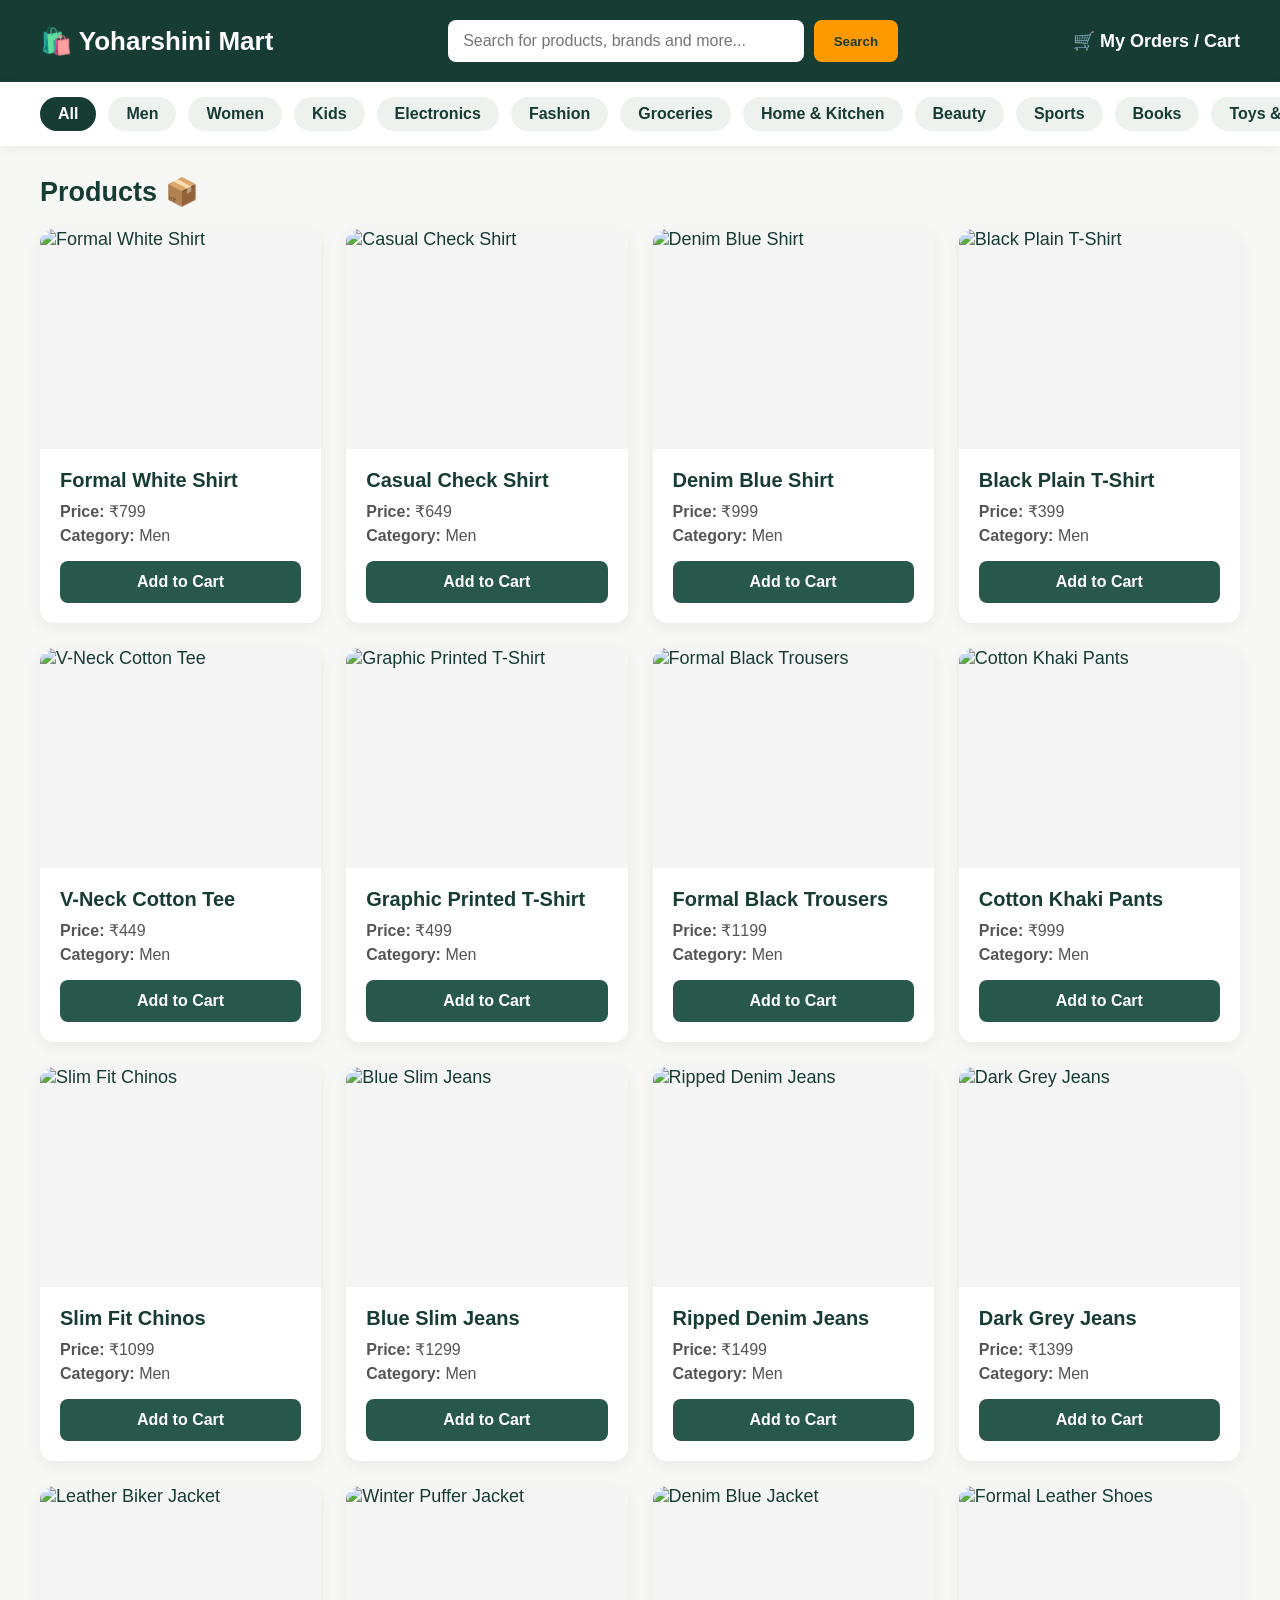
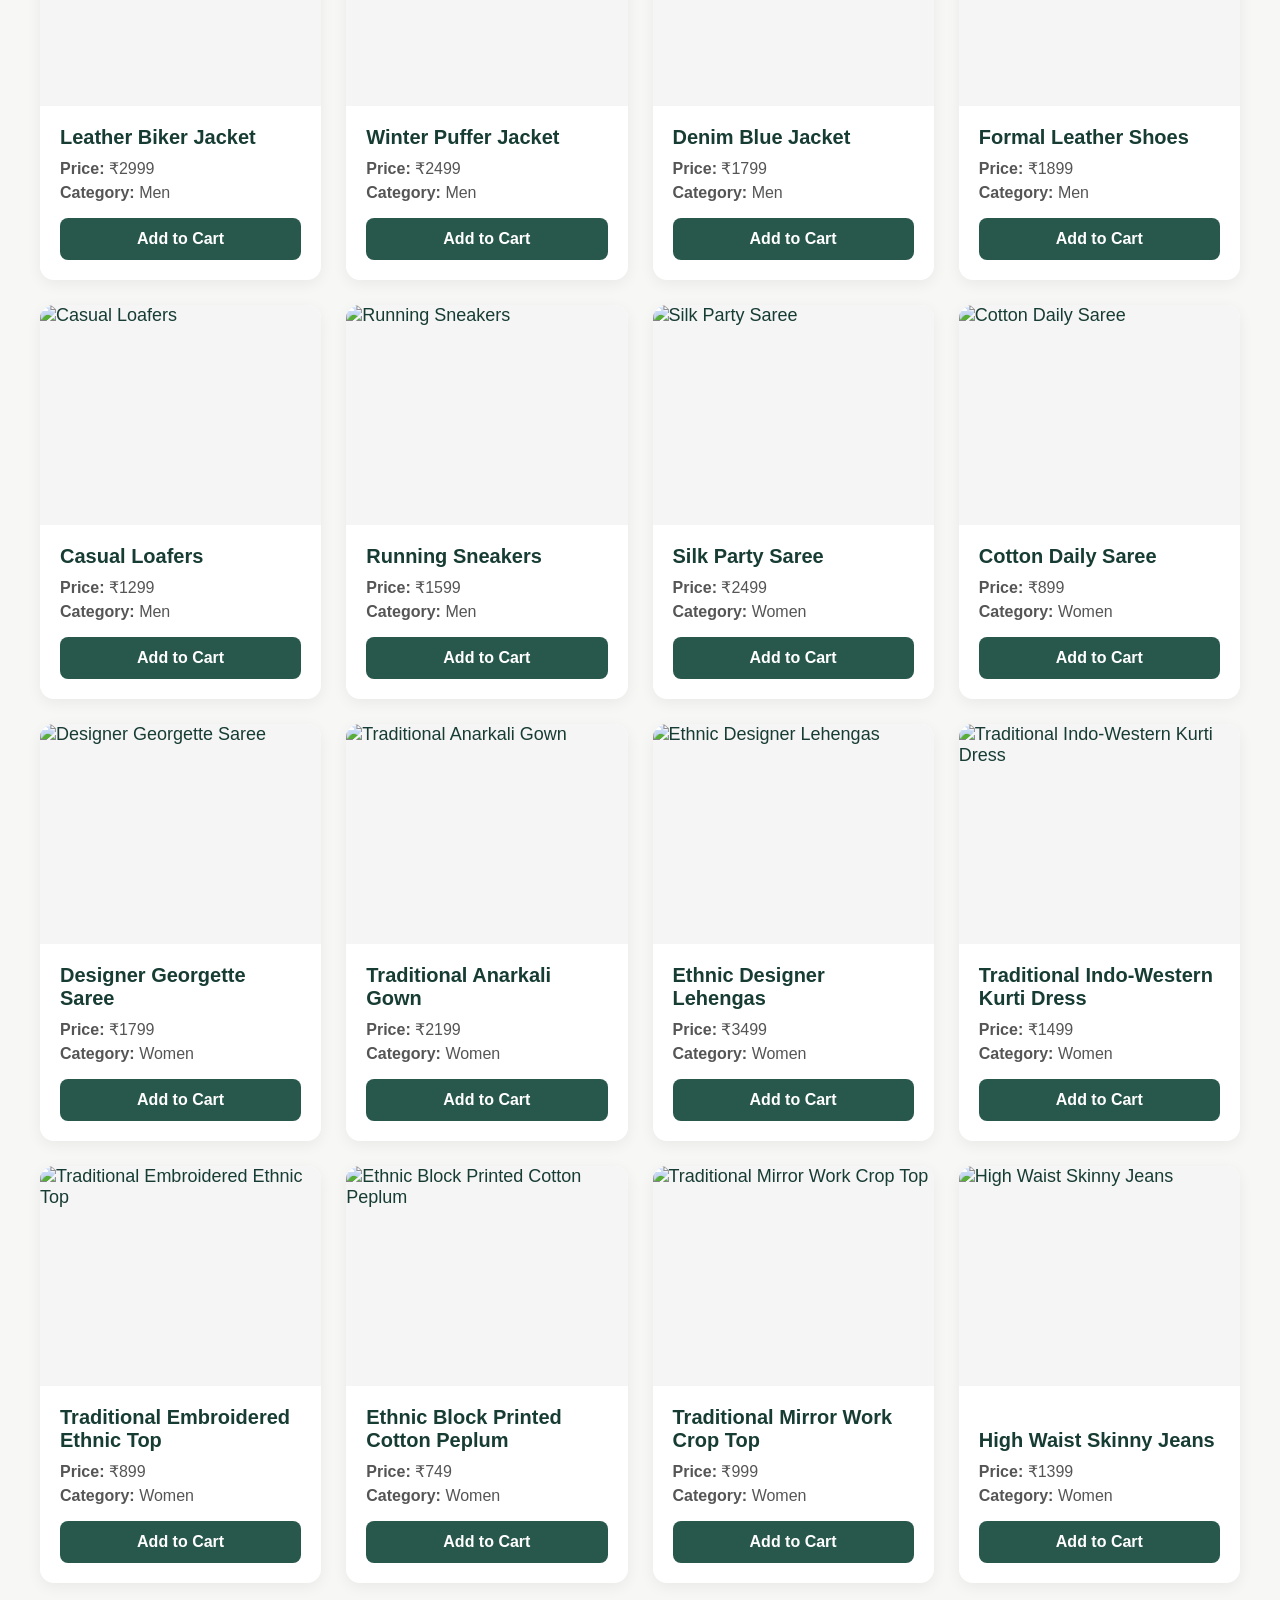
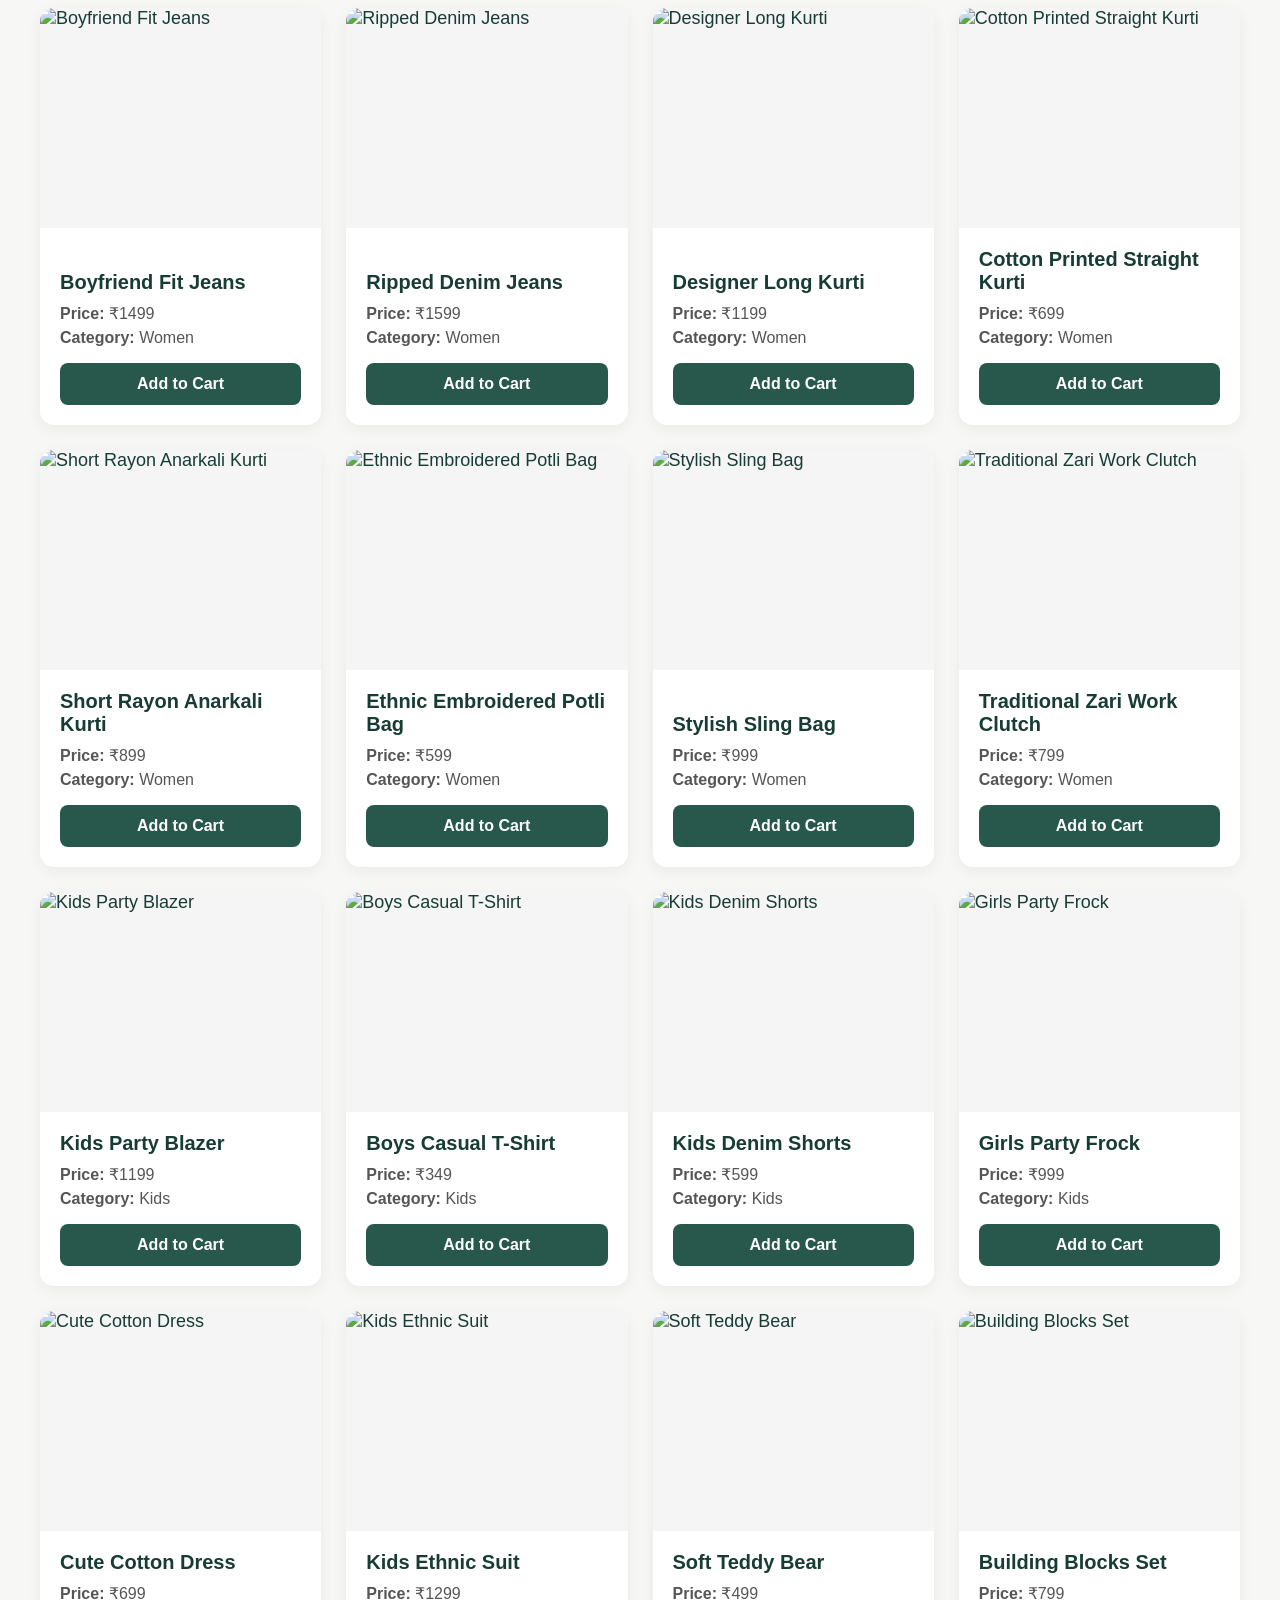
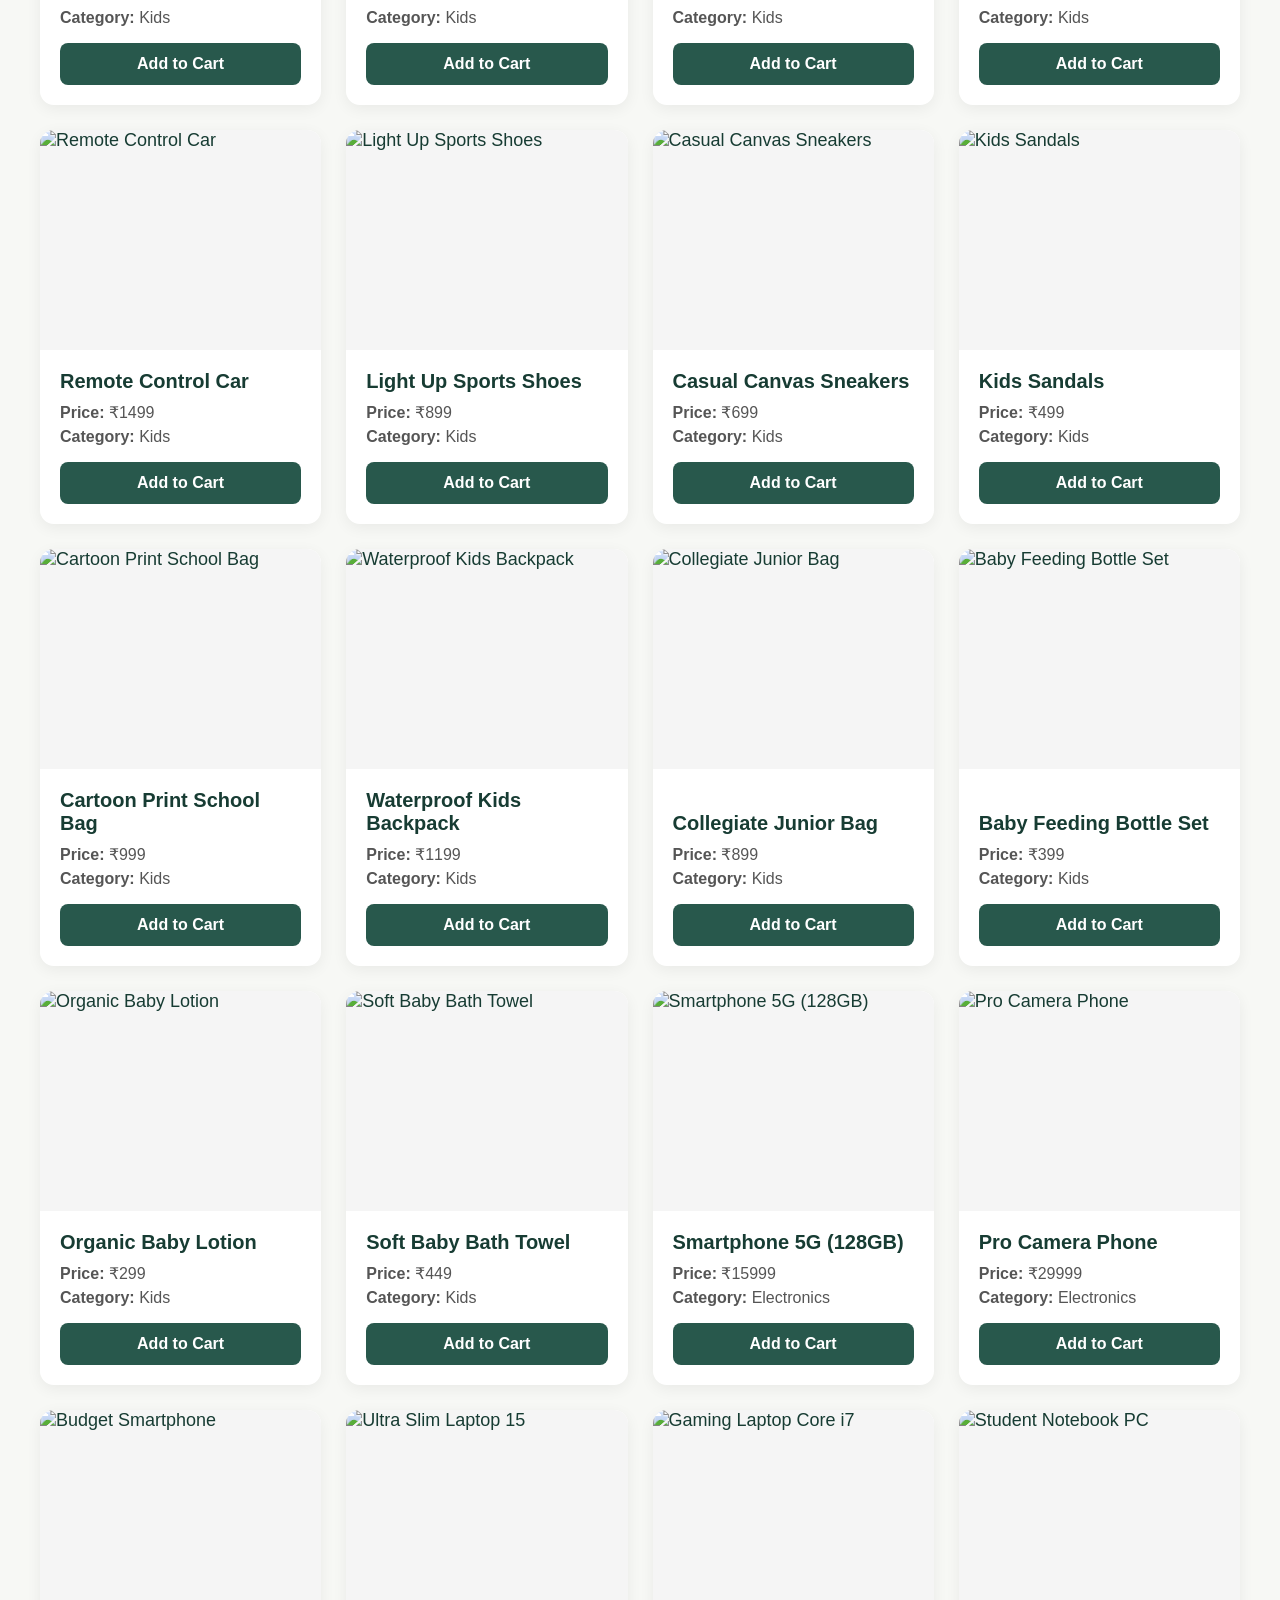
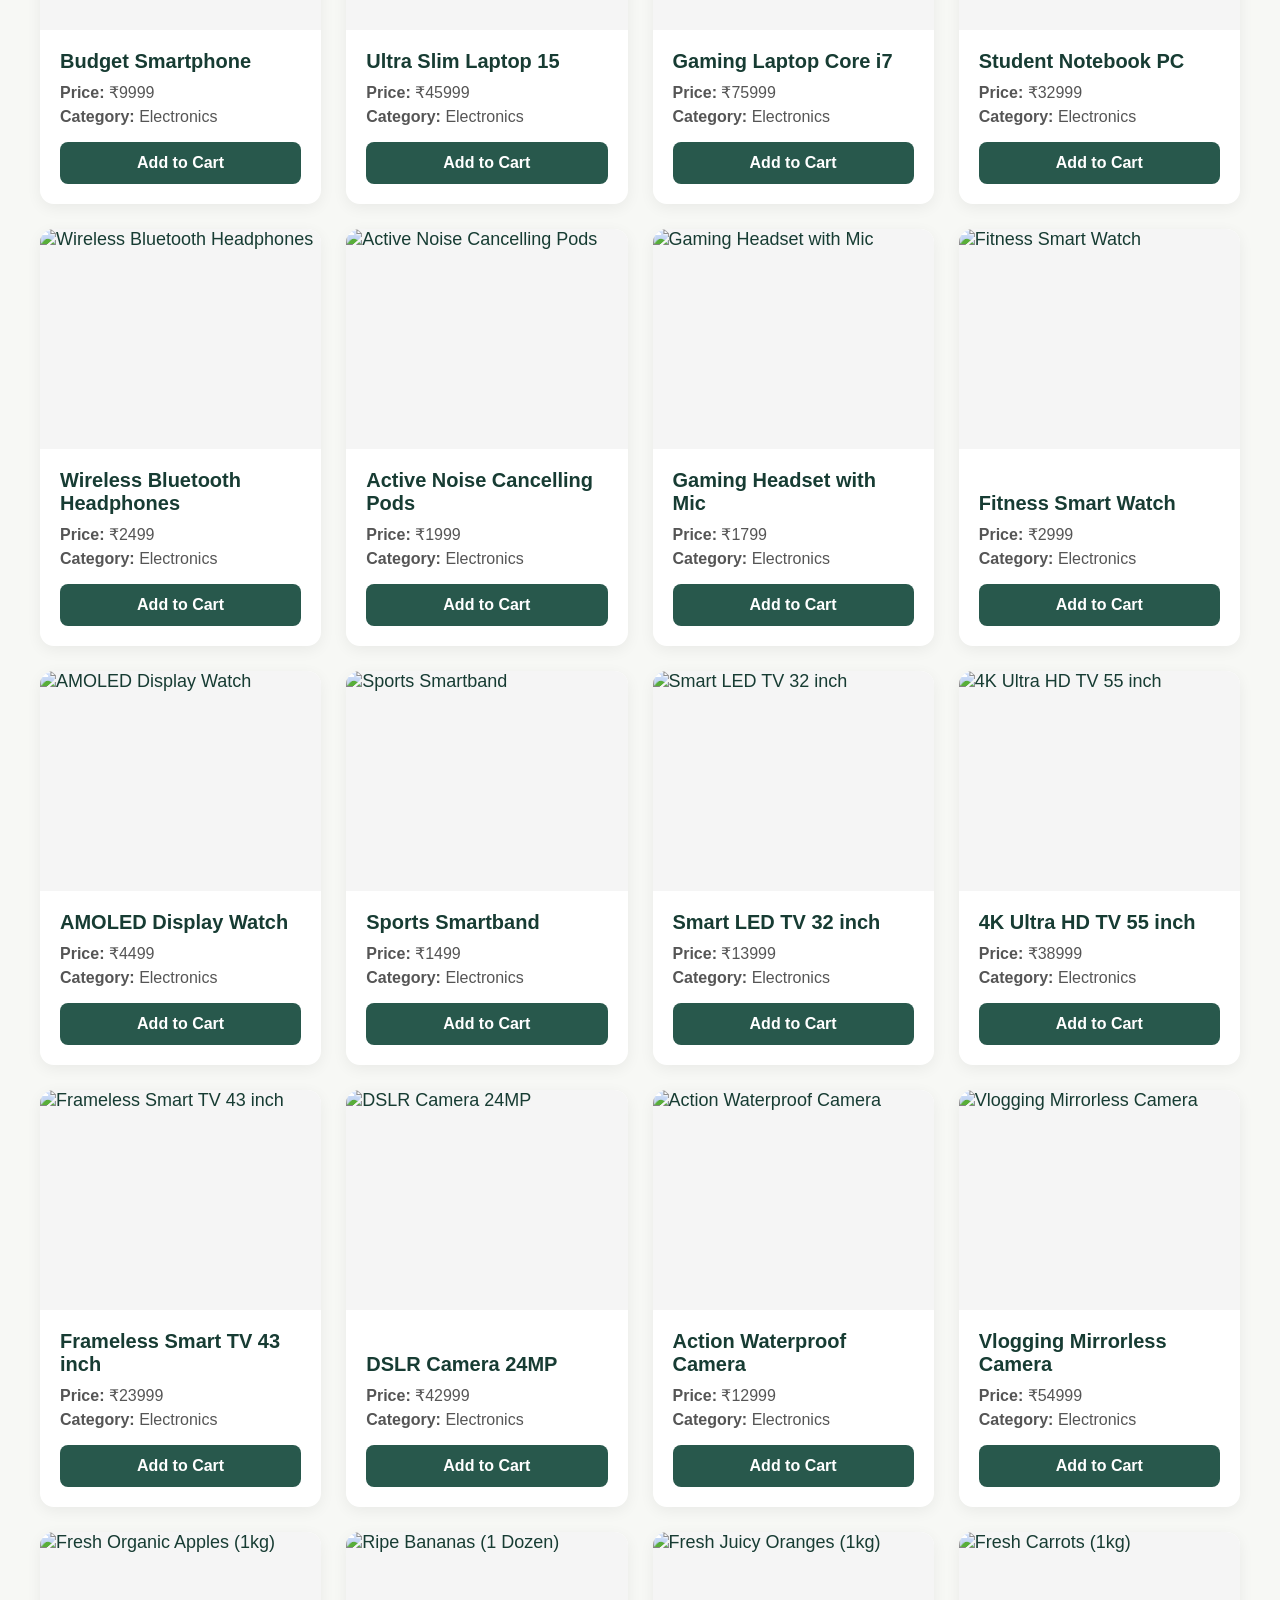
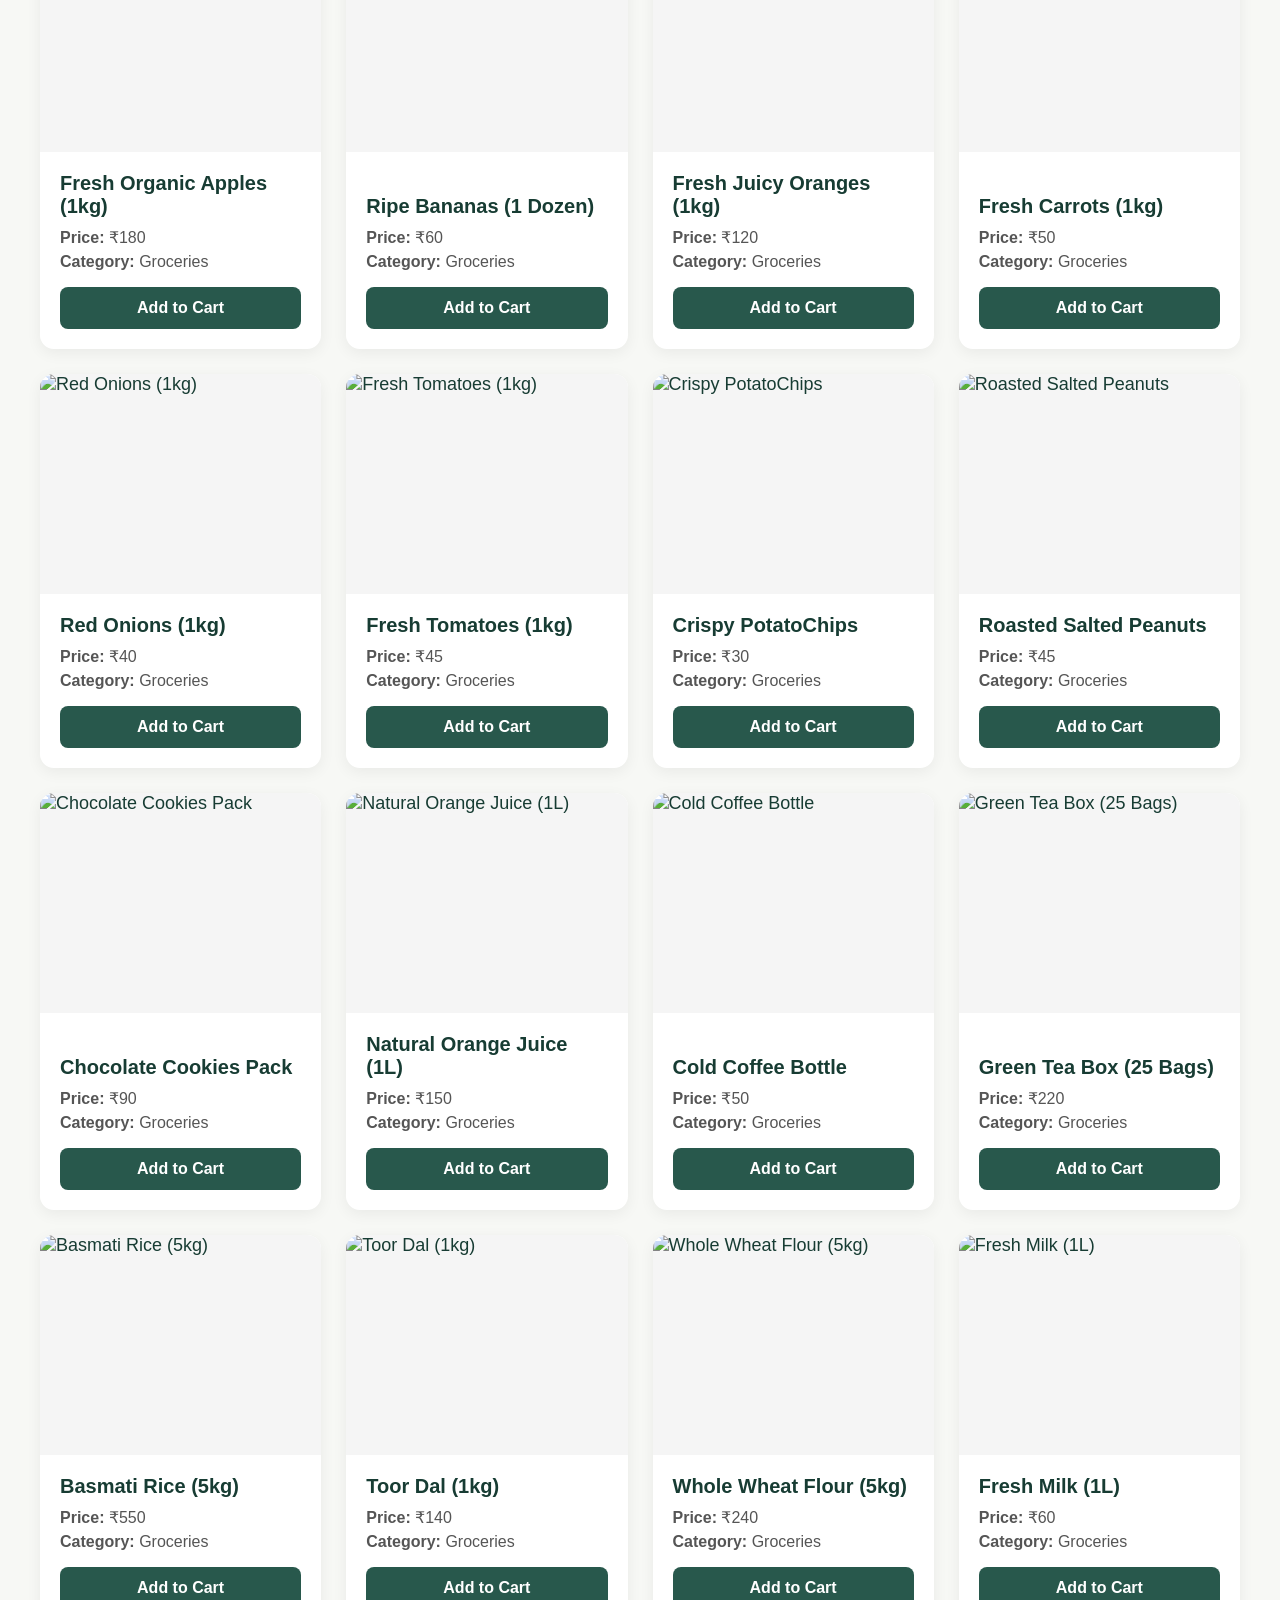
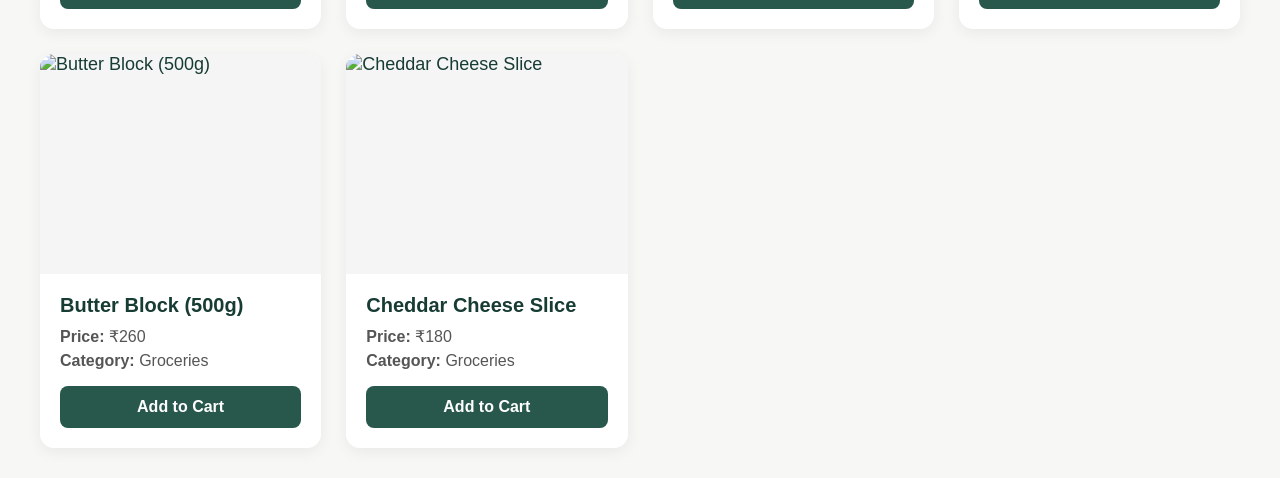
==== commit ce211c57: "Update buyer.html with working addToCart servlet request" ====
--- a/src/main/webapp/buyer.html
+++ b/src/main/webapp/buyer.html
@@ -208,7 +208,7 @@
             { id: 406, name: "Fresh Tomatoes (1kg)", price: 45, stock: 90, image: "https://images.unsplash.com/photo-1546069901-ba9599a7e63c" }
         ]},
         { name: "Snacks", emoji: "🍿", products: [
-            { id: 407, name: "Crispy Potato Chips", price: 30, stock: 150, image: "https://images.unsplash.com/photo-1566478989037-eec170784d0b" },
+            { id: 407, name: "Crispy PotatoChips", price: 30, stock: 150, image: "https://images.unsplash.com/photo-1566478989037-eec170784d0b" },
             { id: 408, name: "Roasted Salted Peanuts", price: 45, stock: 120, image: "https://images.unsplash.com/photo-1526367790999-0150786686a2" },
             { id: 409, name: "Chocolate Cookies Pack", price: 90, stock: 80, image: "https://images.unsplash.com/photo-1499636136210-6f4ee915583e" }
         ]},
@@ -316,7 +316,29 @@
 }
 
 function addToCart(productId) {
-    alert("Product added to cart successfully!");
+    let product = allProducts.find(p => p.id === productId);
+    if (!product) {
+        alert("Product not found!");
+        return;
+    }
+
+    fetch("AddToCartServlet", {
+        method: "POST",
+        headers: { "Content-Type": "application/x-www-form-urlencoded" },
+        body: `id=${product.id}&name=${encodeURIComponent(product.name)}&price=${product.price}&image=${encodeURIComponent(product.image)}`
+    })
+    .then(response => {
+        if (response.ok) {
+            alert("Product added to cart successfully! 🛒");
+            window.location.href = "cart.html";
+        } else {
+            alert("Failed to add product to cart.");
+        }
+    })
+    .catch(error => {
+        console.error("Add to cart error:", error);
+        alert("Error adding product to cart.");
+    });
 }
 </script>
 </body>
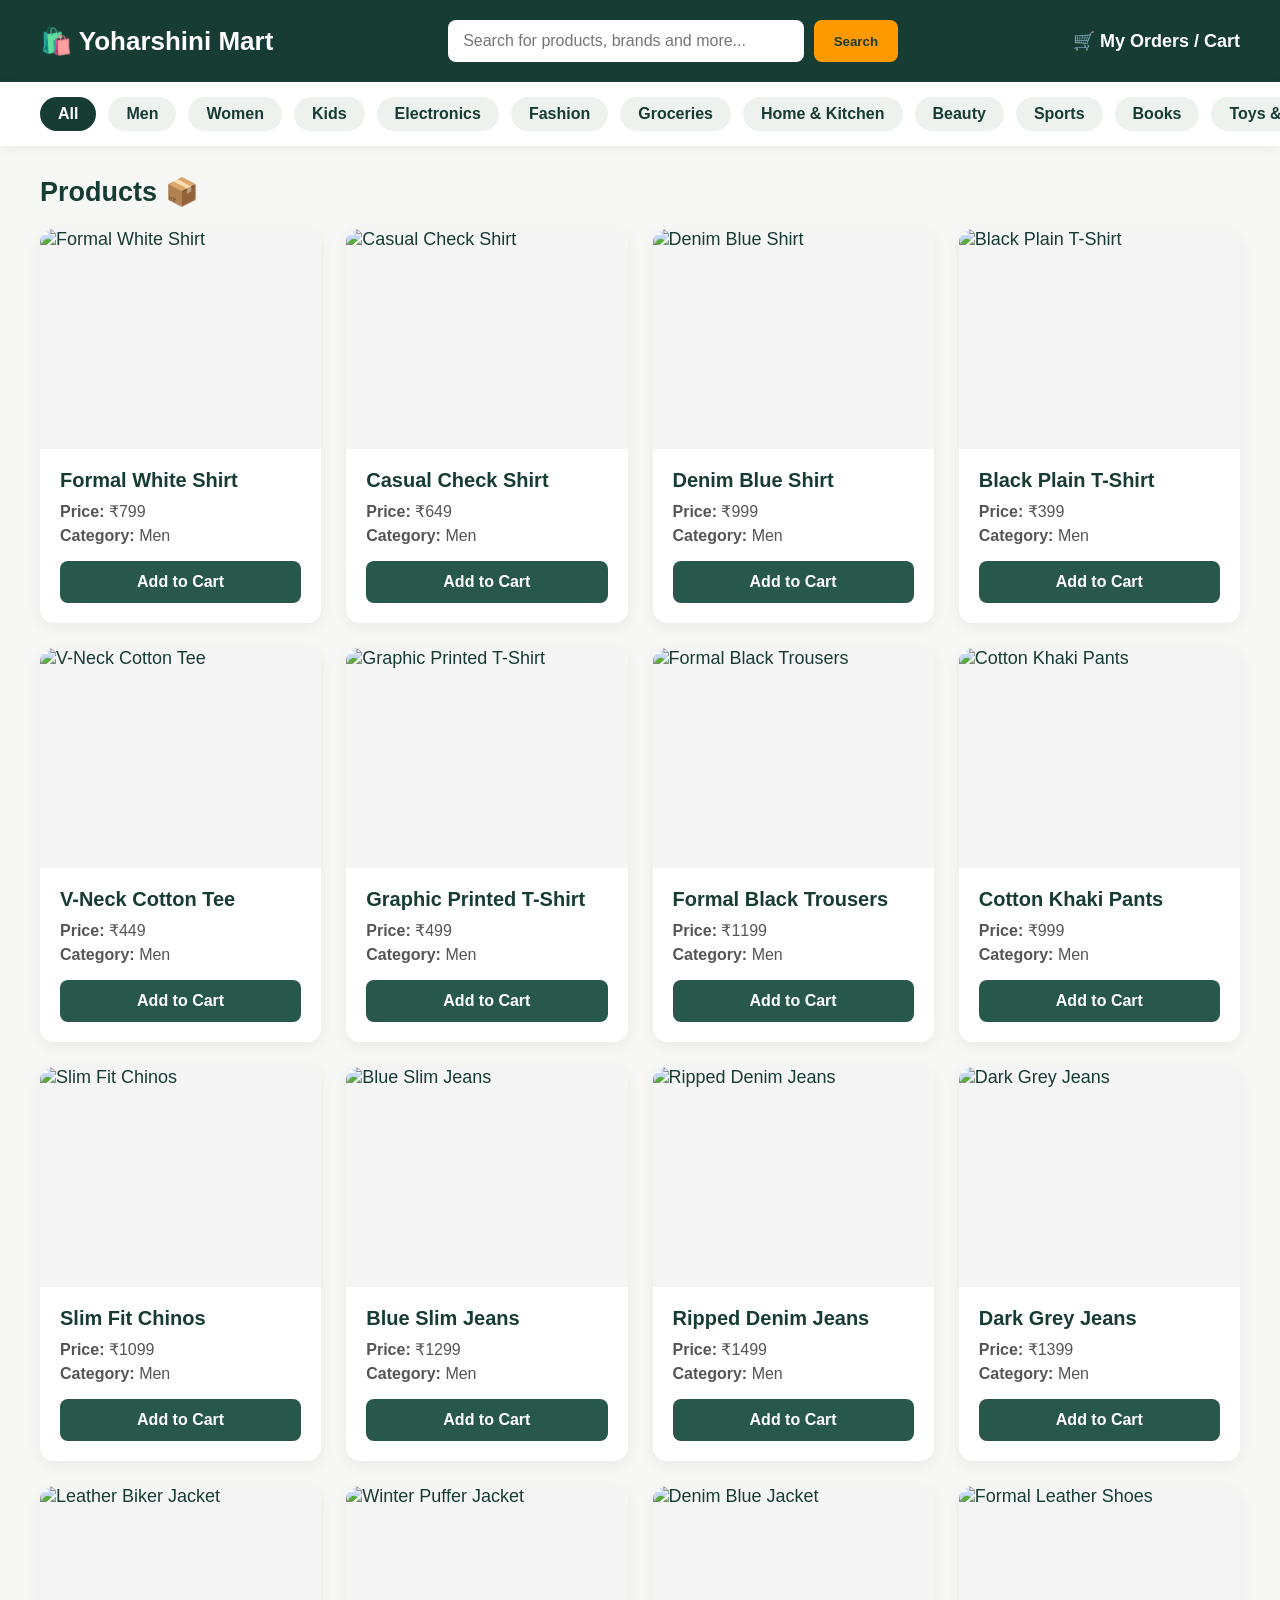
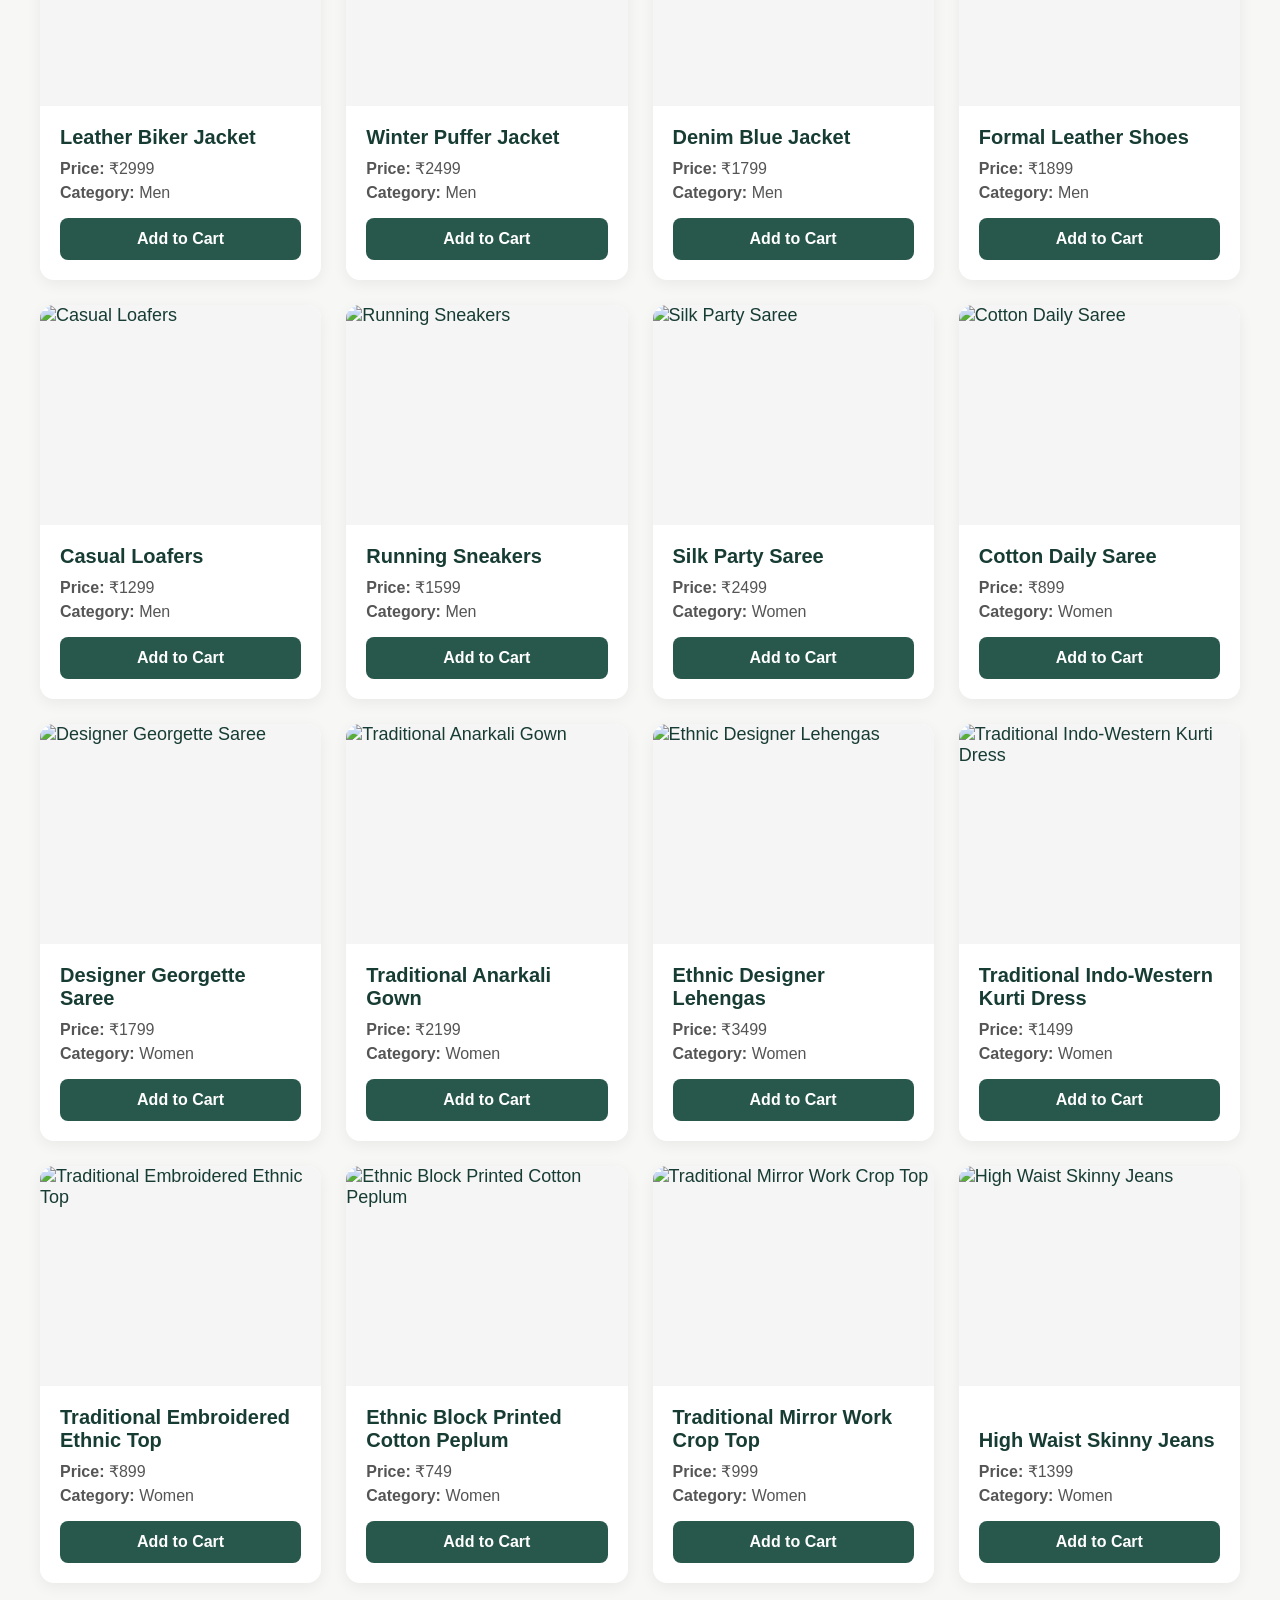
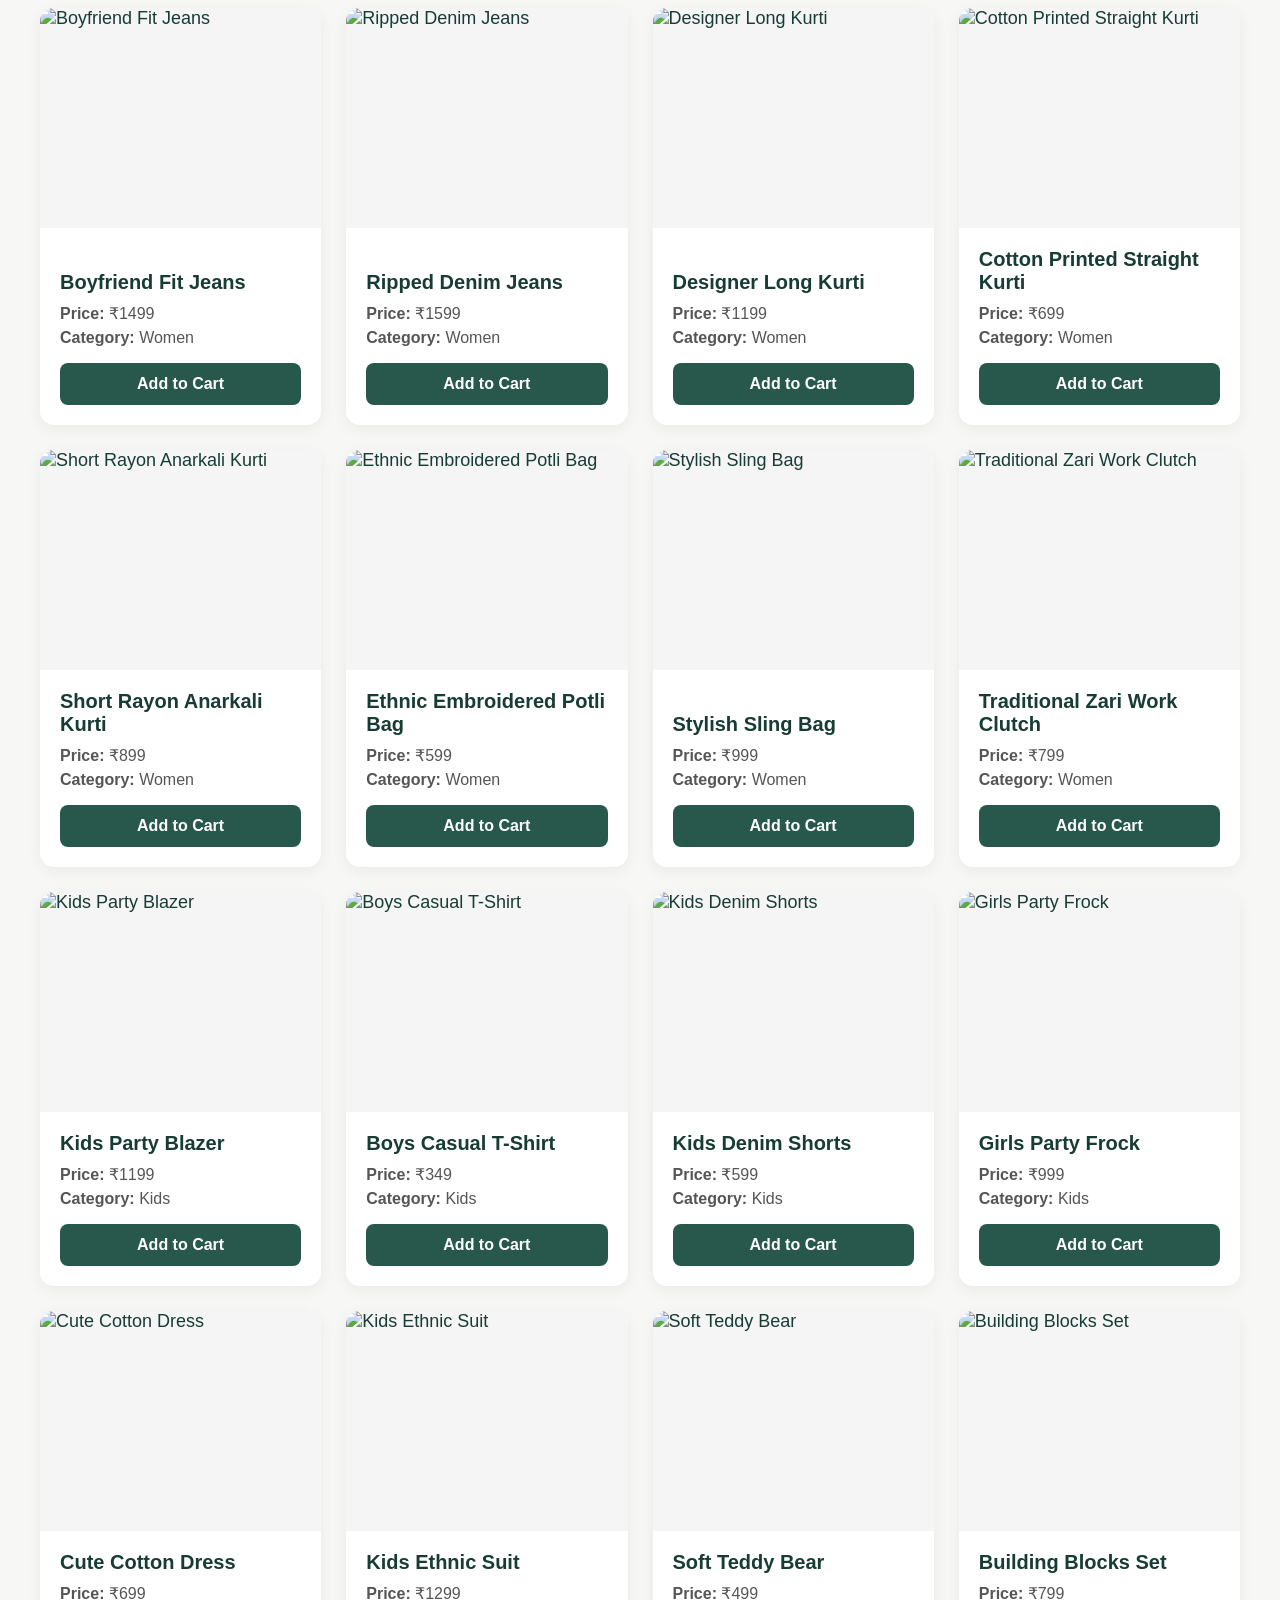
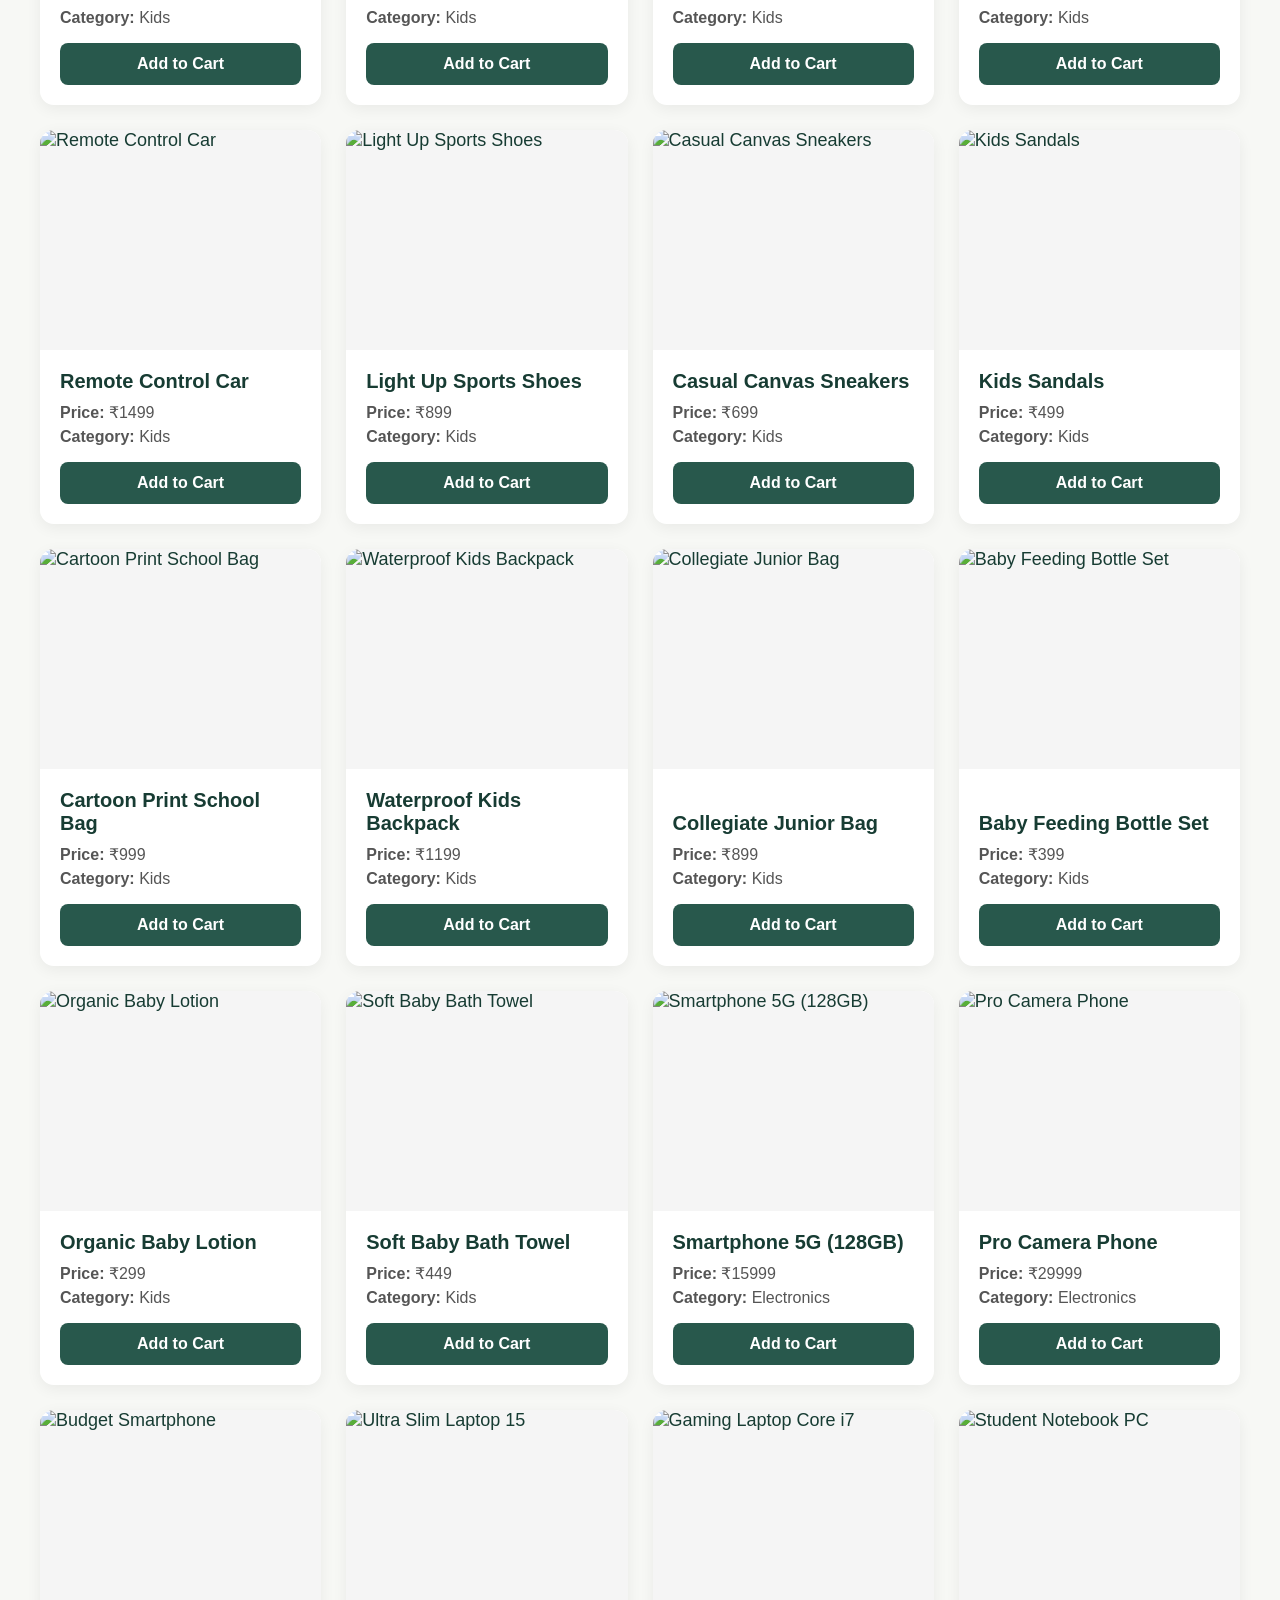
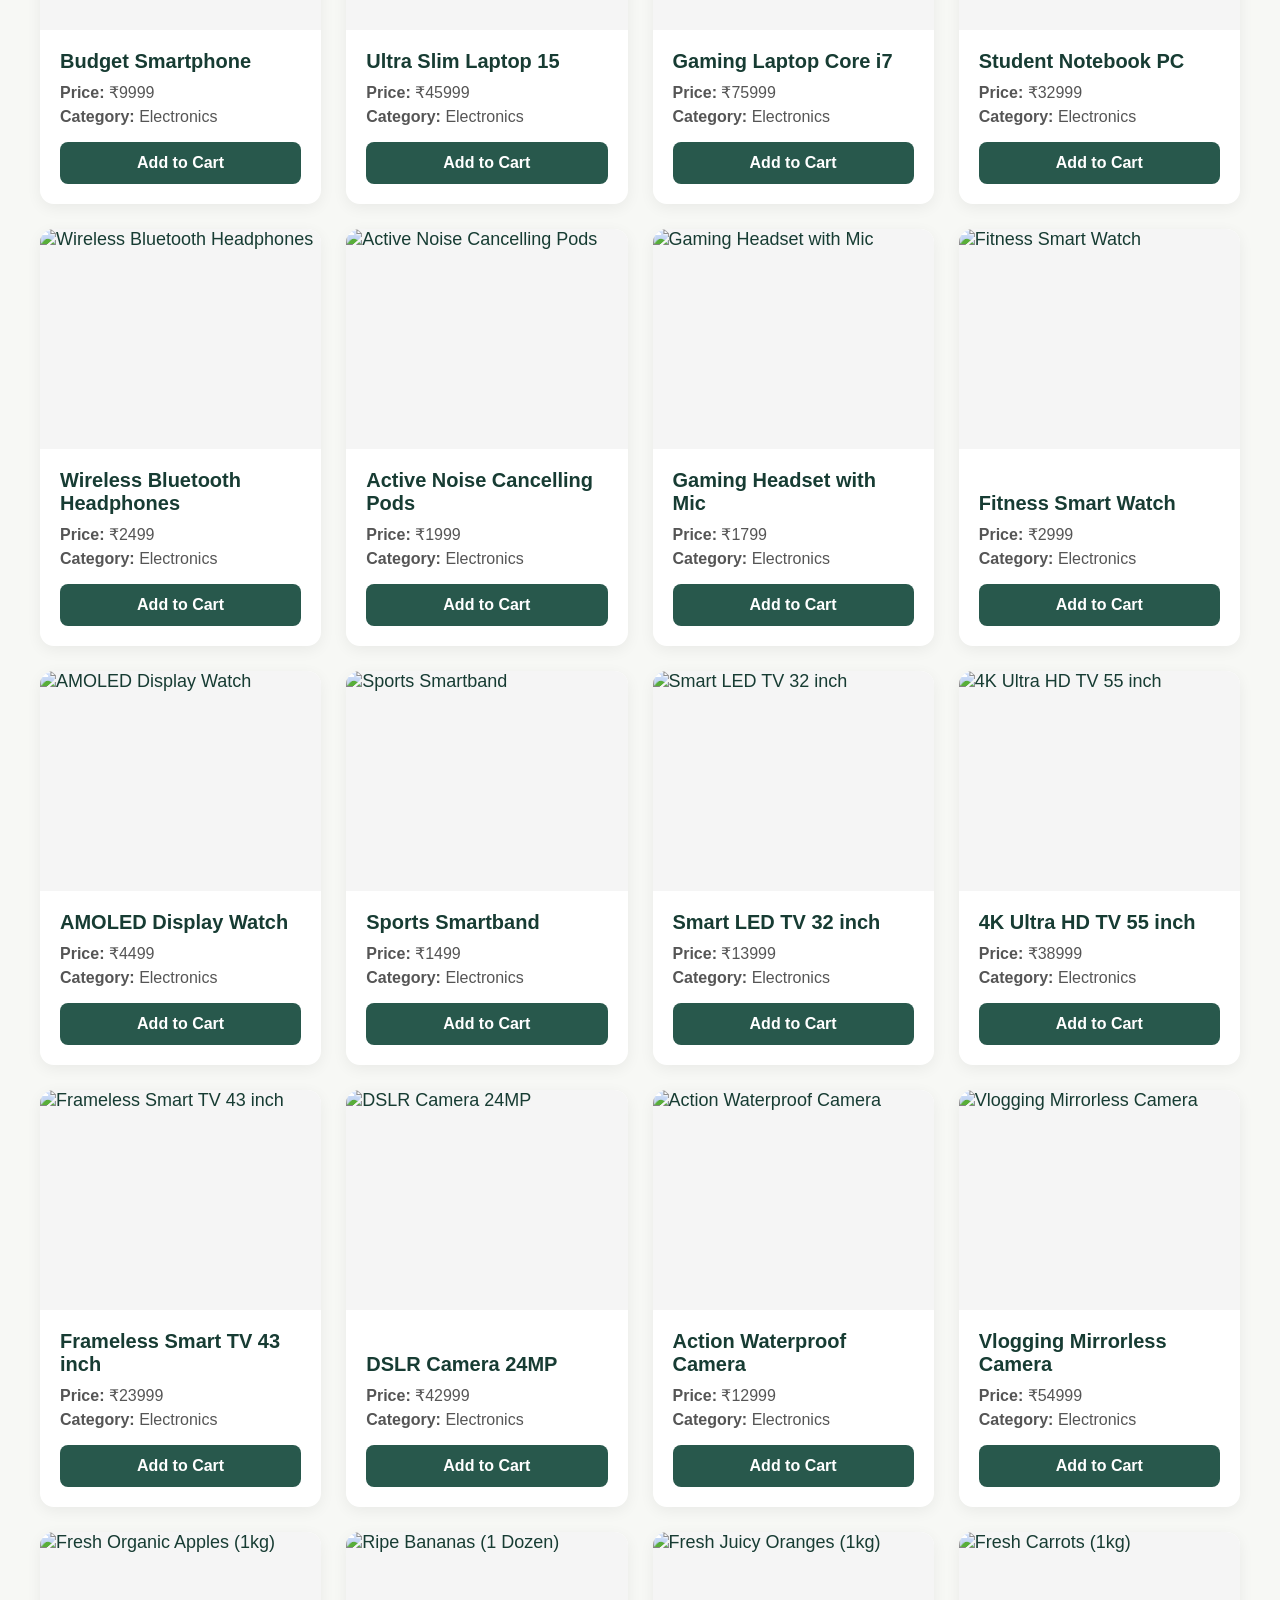
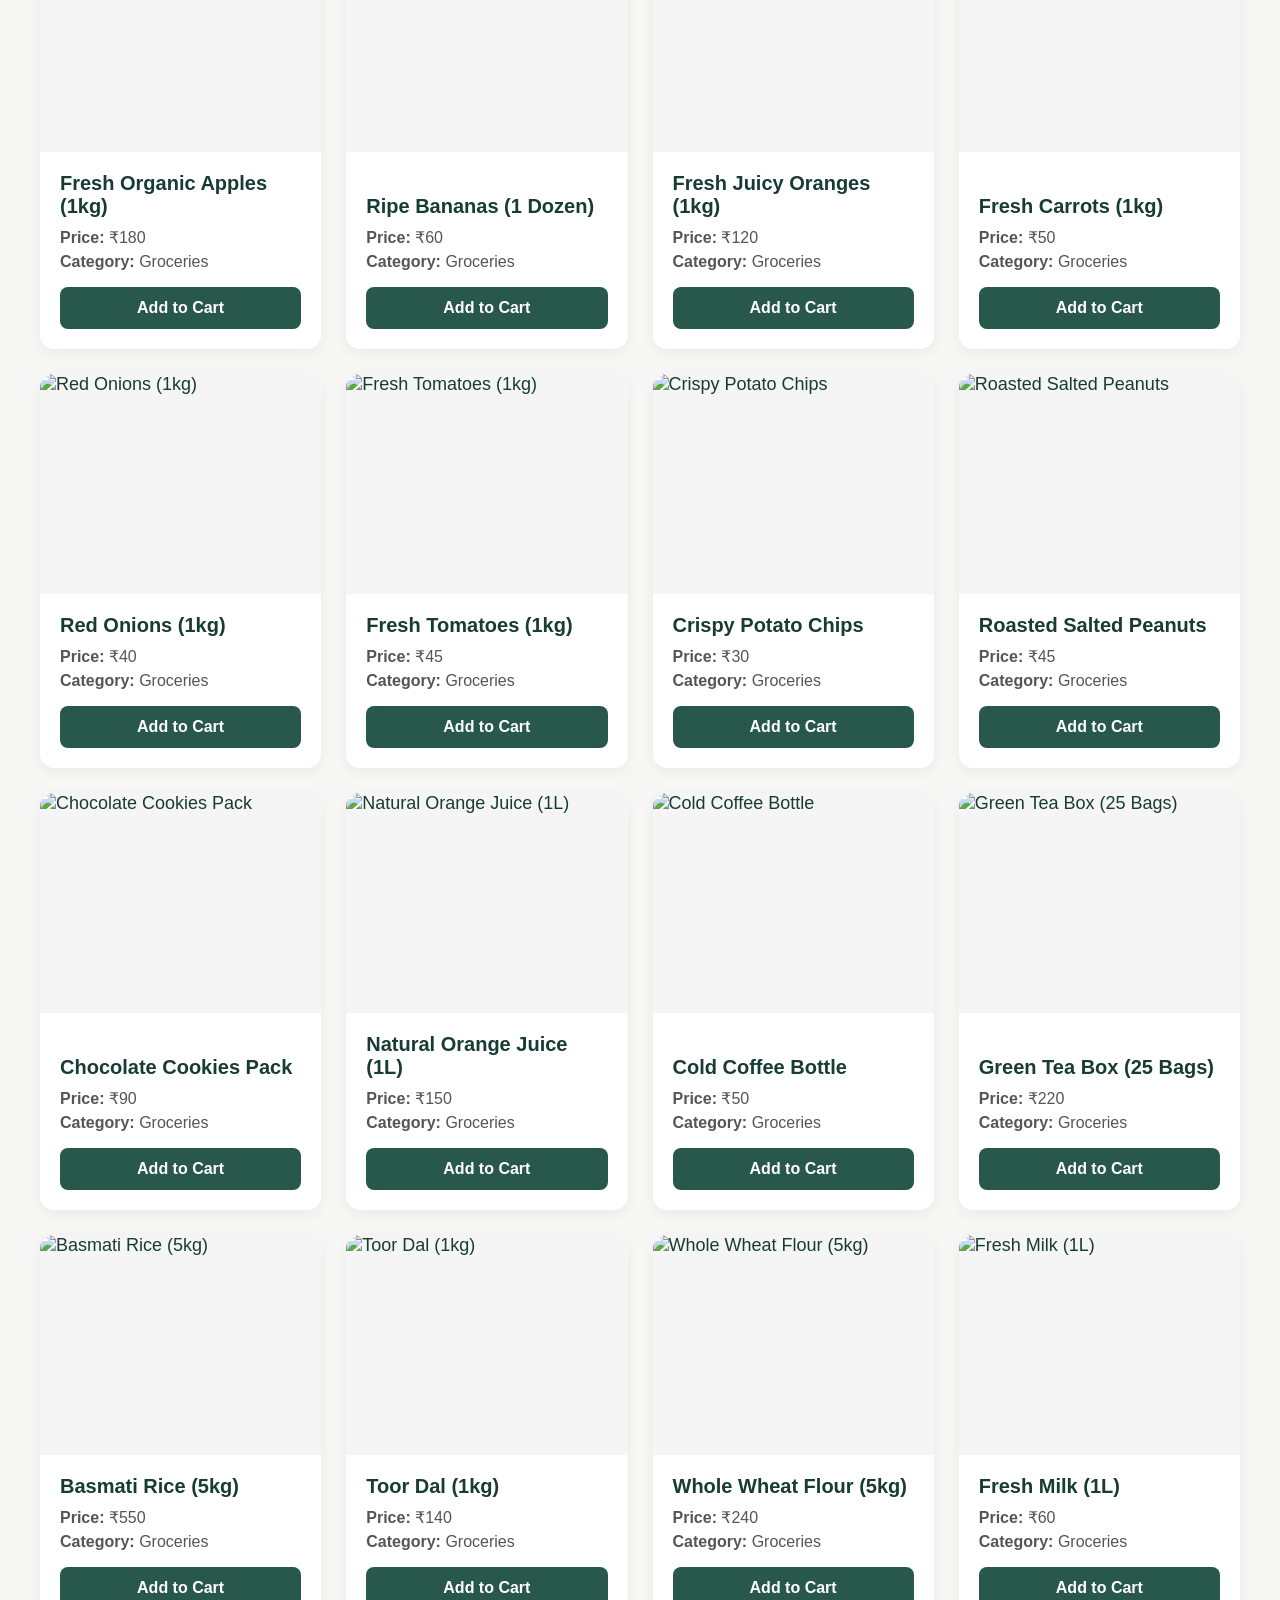
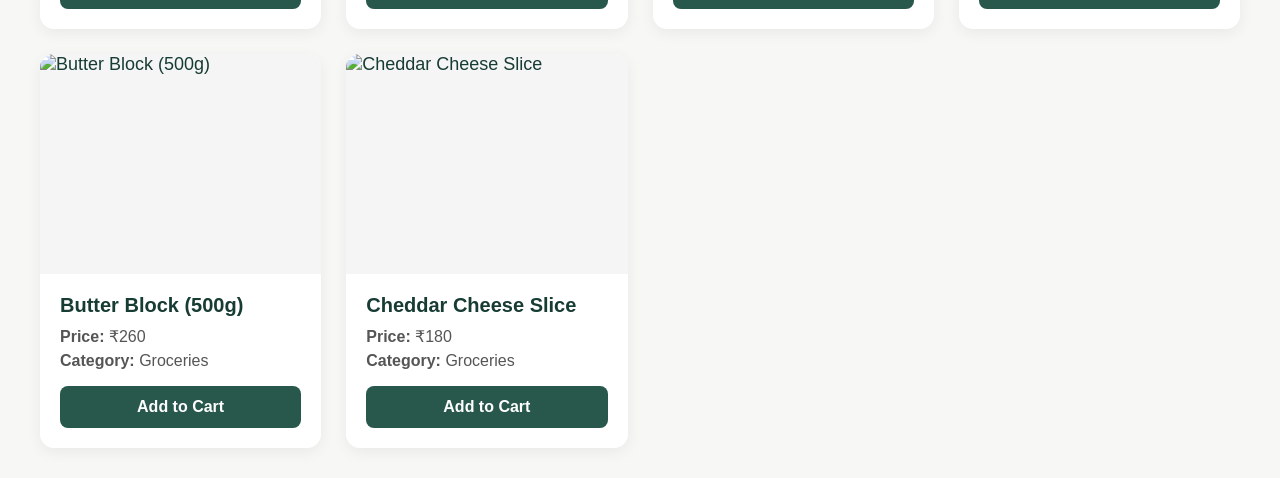
==== commit f1c6ee58: "Fix add to cart and cart continue shopping routing using localStorage" ====
--- a/src/main/webapp/buyer.html
+++ b/src/main/webapp/buyer.html
@@ -208,7 +208,7 @@
             { id: 406, name: "Fresh Tomatoes (1kg)", price: 45, stock: 90, image: "https://images.unsplash.com/photo-1546069901-ba9599a7e63c" }
         ]},
         { name: "Snacks", emoji: "🍿", products: [
-            { id: 407, name: "Crispy PotatoChips", price: 30, stock: 150, image: "https://images.unsplash.com/photo-1566478989037-eec170784d0b" },
+            { id: 407, name: "Crispy Potato Chips", price: 30, stock: 150, image: "https://images.unsplash.com/photo-1566478989037-eec170784d0b" },
             { id: 408, name: "Roasted Salted Peanuts", price: 45, stock: 120, image: "https://images.unsplash.com/photo-1526367790999-0150786686a2" },
             { id: 409, name: "Chocolate Cookies Pack", price: 90, stock: 80, image: "https://images.unsplash.com/photo-1499636136210-6f4ee915583e" }
         ]},
@@ -322,23 +322,18 @@
         return;
     }
 
-    fetch("AddToCartServlet", {
-        method: "POST",
-        headers: { "Content-Type": "application/x-www-form-urlencoded" },
-        body: `id=${product.id}&name=${encodeURIComponent(product.name)}&price=${product.price}&image=${encodeURIComponent(product.image)}`
-    })
-    .then(response => {
-        if (response.ok) {
-            alert("Product added to cart successfully! 🛒");
-            window.location.href = "cart.html";
-        } else {
-            alert("Failed to add product to cart.");
-        }
-    })
-    .catch(error => {
-        console.error("Add to cart error:", error);
-        alert("Error adding product to cart.");
-    });
+    let cart = JSON.parse(localStorage.getItem("cart")) || [];
+    let existing = cart.find(item => item.id === productId);
+    if (existing) {
+        existing.quantity = (existing.quantity || 1) + 1;
+    } else {
+        product.quantity = 1;
+        cart.push(product);
+    }
+
+    localStorage.setItem("cart", JSON.stringify(cart));
+    alert("Product added to cart successfully! 🛒");
+    window.location.href = "cart.html";
 }
 </script>
 </body>
